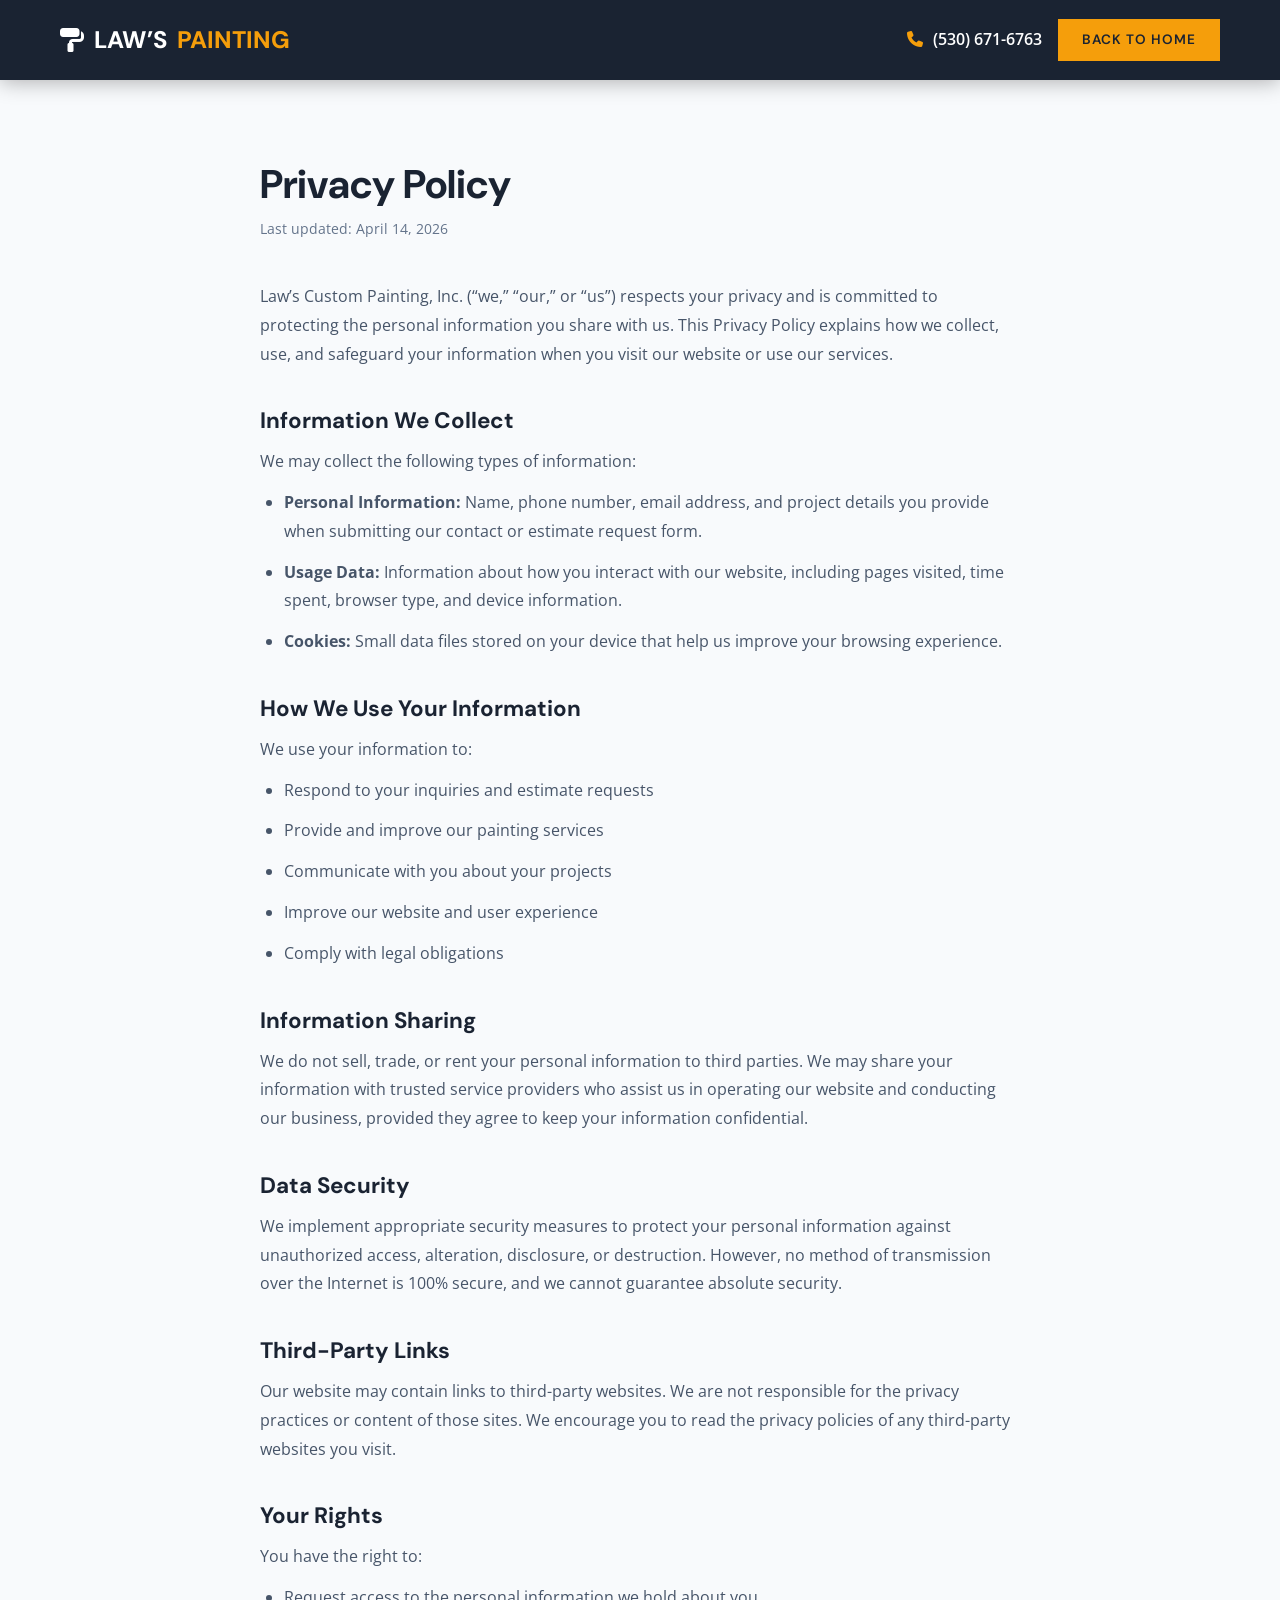
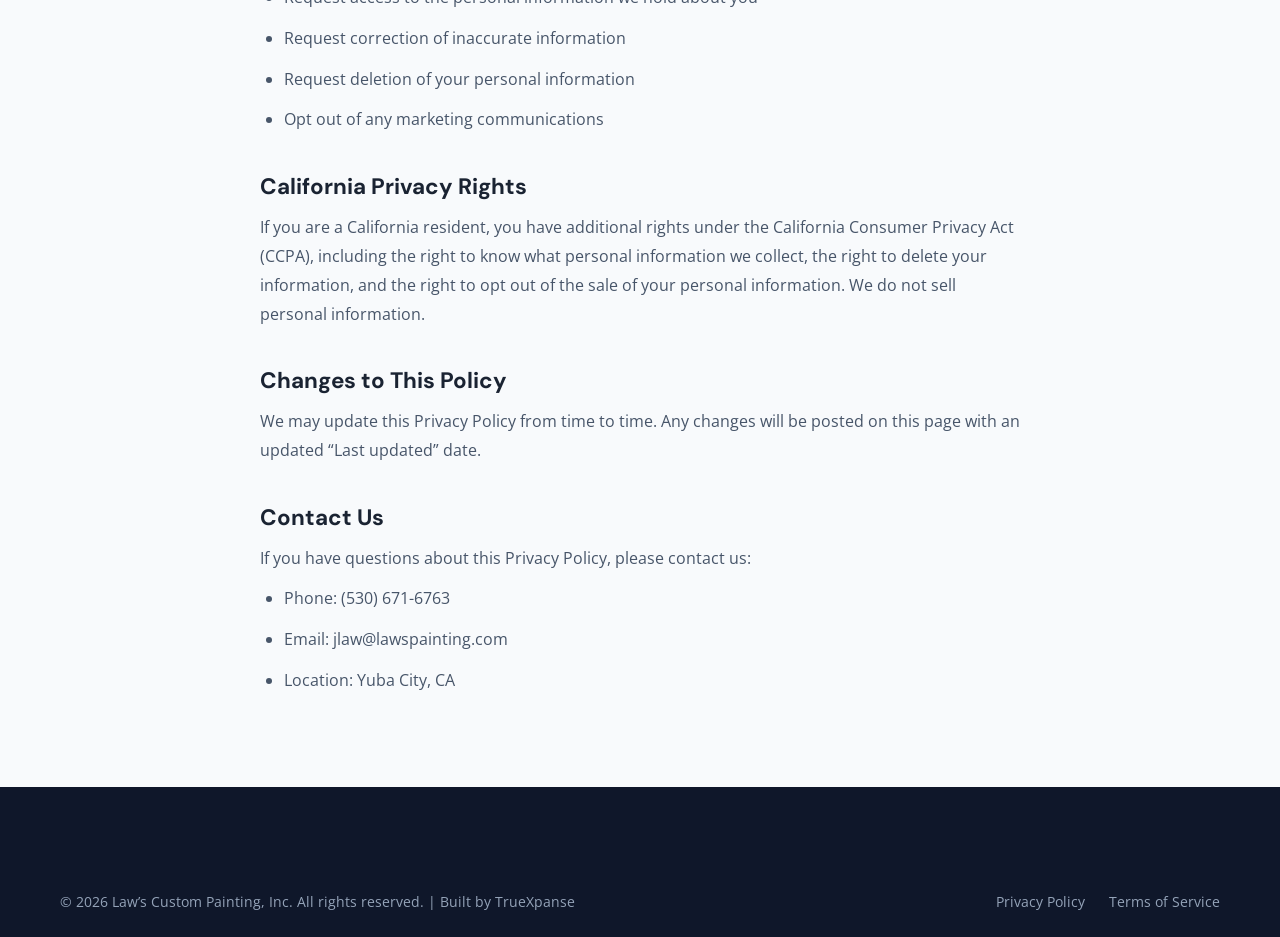
==== privacy-policy.html @ 1abea7f4 "Initial build: Law's Custom Painting website Peek painting-inspired design with Law's branding, imag" ====
<!DOCTYPE html>
<html lang="en">
<head>
  <meta charset="UTF-8">
  <meta name="viewport" content="width=device-width, initial-scale=1.0">
  <title>Privacy Policy | Law&#8217;s Custom Painting &#8211; Yuba City, CA</title>
  <meta name="description" content="Privacy policy for Law&#8217;s Custom Painting website. Learn how we collect, use, and protect your personal information.">
  <link rel="canonical" href="https://www.lawspainting.com/privacy-policy">
  <link rel="stylesheet" href="https://cdnjs.cloudflare.com/ajax/libs/font-awesome/6.5.1/css/all.min.css" integrity="sha512-DTOQO9RWCH3ppGqcWaEA1BIZOC6xxalwEsw9c2QQeAIftl+Vegovlnee1c9QX4TctnWMn13TZye+giMm8e2LwA==" crossorigin="anonymous" referrerpolicy="no-referrer">
  <link rel="stylesheet" href="css/styles.css">
</head>
<body>

  <!-- Navigation -->
  <nav class="navbar">
    <div class="container">
      <a href="/" class="nav-logo">
        <i class="fas fa-paint-roller"></i> LAW&#8217;S <span>PAINTING</span>
      </a>
      <div class="nav-cta">
        <a href="tel:+15306716763" class="nav-phone"><i class="fas fa-phone"></i> (530) 671-6763</a>
        <a href="/" class="btn btn-secondary nav-btn">Back to Home</a>
      </div>
    </div>
  </nav>

  <!-- Privacy Policy Content -->
  <section class="legal-page">
    <div class="container">
      <h1>Privacy Policy</h1>
      <p class="legal-updated">Last updated: April 14, 2026</p>

      <p>Law&#8217;s Custom Painting, Inc. (&#8220;we,&#8221; &#8220;our,&#8221; or &#8220;us&#8221;) respects your privacy and is committed to protecting the personal information you share with us. This Privacy Policy explains how we collect, use, and safeguard your information when you visit our website or use our services.</p>

      <h2>Information We Collect</h2>
      <p>We may collect the following types of information:</p>
      <ul>
        <li><strong>Personal Information:</strong> Name, phone number, email address, and project details you provide when submitting our contact or estimate request form.</li>
        <li><strong>Usage Data:</strong> Information about how you interact with our website, including pages visited, time spent, browser type, and device information.</li>
        <li><strong>Cookies:</strong> Small data files stored on your device that help us improve your browsing experience.</li>
      </ul>

      <h2>How We Use Your Information</h2>
      <p>We use your information to:</p>
      <ul>
        <li>Respond to your inquiries and estimate requests</li>
        <li>Provide and improve our painting services</li>
        <li>Communicate with you about your projects</li>
        <li>Improve our website and user experience</li>
        <li>Comply with legal obligations</li>
      </ul>

      <h2>Information Sharing</h2>
      <p>We do not sell, trade, or rent your personal information to third parties. We may share your information with trusted service providers who assist us in operating our website and conducting our business, provided they agree to keep your information confidential.</p>

      <h2>Data Security</h2>
      <p>We implement appropriate security measures to protect your personal information against unauthorized access, alteration, disclosure, or destruction. However, no method of transmission over the Internet is 100% secure, and we cannot guarantee absolute security.</p>

      <h2>Third-Party Links</h2>
      <p>Our website may contain links to third-party websites. We are not responsible for the privacy practices or content of those sites. We encourage you to read the privacy policies of any third-party websites you visit.</p>

      <h2>Your Rights</h2>
      <p>You have the right to:</p>
      <ul>
        <li>Request access to the personal information we hold about you</li>
        <li>Request correction of inaccurate information</li>
        <li>Request deletion of your personal information</li>
        <li>Opt out of any marketing communications</li>
      </ul>

      <h2>California Privacy Rights</h2>
      <p>If you are a California resident, you have additional rights under the California Consumer Privacy Act (CCPA), including the right to know what personal information we collect, the right to delete your information, and the right to opt out of the sale of your personal information. We do not sell personal information.</p>

      <h2>Changes to This Policy</h2>
      <p>We may update this Privacy Policy from time to time. Any changes will be posted on this page with an updated &#8220;Last updated&#8221; date.</p>

      <h2>Contact Us</h2>
      <p>If you have questions about this Privacy Policy, please contact us:</p>
      <ul>
        <li>Phone: <a href="tel:+15306716763">(530) 671-6763</a></li>
        <li>Email: <a href="mailto:jlaw@lawspainting.com">jlaw@lawspainting.com</a></li>
        <li>Location: Yuba City, CA</li>
      </ul>
    </div>
  </section>

  <!-- Footer -->
  <footer class="footer">
    <div class="container">
      <div class="footer__bottom">
        <p>&copy; 2026 Law&#8217;s Custom Painting, Inc. All rights reserved. | Built by <a href="https://truexpanse.com" target="_blank" rel="noopener noreferrer">TrueXpanse</a></p>
        <div class="footer__legal">
          <a href="/privacy-policy">Privacy Policy</a>
          <a href="/terms-of-service">Terms of Service</a>
        </div>
      </div>
    </div>
  </footer>

</body>
</html>
---- css/styles.css ----
/* ============================================
   Law's Custom Painting - Main Stylesheet
   ============================================ */

/* Google Fonts */
@import url('https://fonts.googleapis.com/css2?family=DM+Sans:ital,opsz,wght@0,9..40,400;0,9..40,500;0,9..40,600;0,9..40,700;0,9..40,800;1,9..40,400&family=Open+Sans:wght@300;400;500;600;700&display=swap');

/* ---- CSS Variables ---- */
:root {
  --primary-dark: #1a2332;
  --primary-accent: #3b82f6;
  --secondary-accent: #f59e0b;
  --text-light: #e2e8f0;
  --text-dark: #1e293b;
  --bg-light: #f8fafc;
  --white: #ffffff;
  --gray-100: #f1f5f9;
  --gray-200: #e2e8f0;
  --gray-300: #cbd5e1;
  --gray-400: #94a3b8;
  --gray-500: #64748b;
  --gray-600: #475569;
  --gray-700: #334155;
  --gray-800: #1e293b;
  --gray-900: #0f172a;
  --font-heading: 'DM Sans', sans-serif;
  --font-body: 'Open Sans', sans-serif;
  --transition: all 0.3s ease;
}

/* ---- Reset & Base ---- */
*, *::before, *::after {
  margin: 0;
  padding: 0;
  box-sizing: border-box;
}

html {
  scroll-behavior: smooth;
  font-size: 16px;
}

body {
  font-family: var(--font-body);
  color: var(--text-dark);
  line-height: 1.6;
  overflow-x: hidden;
  -webkit-font-smoothing: antialiased;
}

img {
  max-width: 100%;
  height: auto;
  display: block;
}

a {
  text-decoration: none;
  color: inherit;
  transition: var(--transition);
}

ul {
  list-style: none;
}

h1, h2, h3, h4, h5, h6 {
  font-family: var(--font-heading);
  font-weight: 700;
  line-height: 1.2;
}

.container {
  width: 100%;
  max-width: 1200px;
  margin: 0 auto;
  padding: 0 20px;
}

/* ---- Buttons ---- */
.btn {
  display: inline-block;
  padding: 14px 32px;
  font-family: var(--font-heading);
  font-weight: 600;
  font-size: 0.95rem;
  text-transform: uppercase;
  letter-spacing: 1px;
  border: none;
  border-radius: 0;
  cursor: pointer;
  transition: var(--transition);
  text-align: center;
}

.btn-primary {
  background: var(--primary-accent);
  color: var(--white);
}

.btn-primary:hover {
  background: #2563eb;
  transform: translateY(-2px);
  box-shadow: 0 4px 20px rgba(59, 130, 246, 0.4);
}

.btn-secondary {
  background: var(--secondary-accent);
  color: var(--primary-dark);
}

.btn-secondary:hover {
  background: #d97706;
  transform: translateY(-2px);
  box-shadow: 0 4px 20px rgba(245, 158, 11, 0.4);
}

.btn-outline {
  background: transparent;
  color: var(--white);
  border: 2px solid var(--white);
}

.btn-outline:hover {
  background: var(--white);
  color: var(--primary-dark);
}

.btn-dark {
  background: var(--primary-dark);
  color: var(--white);
}

.btn-dark:hover {
  background: var(--gray-900);
  transform: translateY(-2px);
}

/* ---- Section Tag/Label ---- */
.section-tag {
  display: inline-block;
  font-family: var(--font-heading);
  font-size: 0.8rem;
  font-weight: 600;
  text-transform: uppercase;
  letter-spacing: 2px;
  color: var(--primary-accent);
  margin-bottom: 12px;
}

.section-tag--light {
  color: var(--secondary-accent);
}

.section-heading {
  font-size: 2.5rem;
  margin-bottom: 20px;
}

.section-subheading {
  font-size: 1.1rem;
  color: var(--gray-500);
  max-width: 600px;
  line-height: 1.7;
}

.section-subheading--light {
  color: var(--gray-300);
}

.text-center {
  text-align: center;
}

.text-center .section-subheading {
  margin-left: auto;
  margin-right: auto;
}

/* ============================================
   TOP BAR
   ============================================ */
.top-bar {
  background: var(--gray-900);
  color: var(--gray-400);
  font-size: 0.85rem;
  padding: 8px 0;
}

.top-bar .container {
  display: flex;
  justify-content: space-between;
  align-items: center;
}

.top-bar a {
  color: var(--gray-300);
}

.top-bar a:hover {
  color: var(--secondary-accent);
}

.top-bar__left {
  display: flex;
  align-items: center;
  gap: 20px;
}

.top-bar__right {
  display: flex;
  align-items: center;
  gap: 20px;
}

.top-bar i {
  margin-right: 6px;
  color: var(--primary-accent);
}

/* ============================================
   NAVIGATION
   ============================================ */
.navbar {
  background: var(--primary-dark);
  padding: 0;
  position: sticky;
  top: 0;
  z-index: 1000;
  box-shadow: 0 2px 20px rgba(0, 0, 0, 0.3);
}

.navbar .container {
  display: flex;
  justify-content: space-between;
  align-items: center;
  height: 80px;
}

.nav-logo {
  font-family: var(--font-heading);
  font-size: 1.5rem;
  font-weight: 800;
  color: var(--white);
  display: flex;
  align-items: center;
  gap: 10px;
}

.nav-logo span {
  color: var(--secondary-accent);
}

.nav-links {
  display: flex;
  align-items: center;
  gap: 32px;
}

.nav-links a {
  color: var(--gray-300);
  font-family: var(--font-heading);
  font-size: 0.9rem;
  font-weight: 500;
  text-transform: uppercase;
  letter-spacing: 0.5px;
  position: relative;
}

.nav-links a::after {
  content: '';
  position: absolute;
  bottom: -4px;
  left: 0;
  width: 0;
  height: 2px;
  background: var(--secondary-accent);
  transition: var(--transition);
}

.nav-links a:hover {
  color: var(--white);
}

.nav-links a:hover::after {
  width: 100%;
}

.nav-cta {
  display: flex;
  align-items: center;
  gap: 16px;
}

.nav-phone {
  color: var(--white) !important;
  font-weight: 600 !important;
  font-size: 1rem !important;
}

.nav-phone i {
  color: var(--secondary-accent);
  margin-right: 6px;
}

.nav-btn {
  padding: 10px 24px !important;
  font-size: 0.85rem !important;
}

/* Hamburger */
.hamburger {
  display: none;
  flex-direction: column;
  cursor: pointer;
  gap: 5px;
  z-index: 1001;
}

.hamburger span {
  width: 28px;
  height: 3px;
  background: var(--white);
  transition: var(--transition);
}

.hamburger.active span:nth-child(1) {
  transform: rotate(45deg) translate(5px, 6px);
}

.hamburger.active span:nth-child(2) {
  opacity: 0;
}

.hamburger.active span:nth-child(3) {
  transform: rotate(-45deg) translate(5px, -6px);
}

/* ============================================
   HERO
   ============================================ */
.hero {
  background: linear-gradient(135deg, var(--primary-dark) 0%, #0f1923 100%);
  min-height: 600px;
  display: flex;
  align-items: center;
  padding: 80px 0;
  position: relative;
  overflow: hidden;
}

.hero::before {
  content: '';
  position: absolute;
  top: -50%;
  right: -20%;
  width: 600px;
  height: 600px;
  background: radial-gradient(circle, rgba(59, 130, 246, 0.08) 0%, transparent 70%);
  border-radius: 50%;
}

.hero::after {
  content: '';
  position: absolute;
  bottom: -30%;
  left: -10%;
  width: 400px;
  height: 400px;
  background: radial-gradient(circle, rgba(245, 158, 11, 0.06) 0%, transparent 70%);
  border-radius: 50%;
}

.hero .container {
  position: relative;
  z-index: 2;
}

.hero__content {
  max-width: 700px;
}

.hero__badge {
  display: inline-flex;
  align-items: center;
  gap: 8px;
  background: rgba(59, 130, 246, 0.15);
  border: 1px solid rgba(59, 130, 246, 0.3);
  padding: 8px 20px;
  font-family: var(--font-heading);
  font-size: 0.8rem;
  font-weight: 600;
  color: var(--primary-accent);
  text-transform: uppercase;
  letter-spacing: 1.5px;
  margin-bottom: 24px;
}

.hero h1 {
  font-size: 3.5rem;
  color: var(--white);
  margin-bottom: 20px;
  line-height: 1.1;
}

.hero h1 .accent {
  color: var(--secondary-accent);
}

.hero p {
  font-size: 1.15rem;
  color: var(--gray-300);
  margin-bottom: 32px;
  line-height: 1.8;
  max-width: 550px;
}

.hero__buttons {
  display: flex;
  gap: 16px;
  margin-bottom: 40px;
  flex-wrap: wrap;
}

.hero__trust {
  display: flex;
  align-items: center;
  gap: 32px;
  flex-wrap: wrap;
}

.hero__trust-item {
  display: flex;
  align-items: center;
  gap: 10px;
  color: var(--gray-400);
  font-size: 0.9rem;
}

.hero__trust-item i {
  color: var(--secondary-accent);
  font-size: 1.1rem;
}

/* ============================================
   STATS BAR
   ============================================ */
.stats-bar {
  background: var(--primary-accent);
  padding: 40px 0;
}

.stats-bar .container {
  display: grid;
  grid-template-columns: repeat(4, 1fr);
  gap: 20px;
}

.stat-item {
  text-align: center;
  color: var(--white);
}

.stat-number {
  font-family: var(--font-heading);
  font-size: 2.8rem;
  font-weight: 800;
  line-height: 1;
  margin-bottom: 4px;
}

.stat-label {
  font-size: 0.9rem;
  text-transform: uppercase;
  letter-spacing: 1px;
  opacity: 0.9;
}

/* ============================================
   ABOUT SECTION
   ============================================ */
.about {
  padding: 100px 0;
  background: var(--white);
}

.about .container {
  display: grid;
  grid-template-columns: 1fr 1fr;
  gap: 60px;
  align-items: center;
}

.about__image {
  position: relative;
}

.about__image img {
  width: 100%;
  height: 450px;
  object-fit: cover;
}

.about__image-badge {
  position: absolute;
  bottom: -20px;
  right: -20px;
  background: var(--secondary-accent);
  color: var(--primary-dark);
  padding: 20px 28px;
  text-align: center;
}

.about__image-badge .badge-number {
  font-family: var(--font-heading);
  font-size: 2.5rem;
  font-weight: 800;
  line-height: 1;
}

.about__image-badge .badge-text {
  font-size: 0.8rem;
  font-weight: 700;
  text-transform: uppercase;
  letter-spacing: 1px;
}

.about__content h2 {
  font-size: 2.5rem;
  color: var(--primary-dark);
  margin-bottom: 20px;
}

.about__content p {
  color: var(--gray-600);
  margin-bottom: 16px;
  line-height: 1.8;
}

.about__features {
  display: grid;
  grid-template-columns: 1fr 1fr;
  gap: 16px;
  margin: 24px 0 32px;
}

.about__feature {
  display: flex;
  align-items: center;
  gap: 10px;
  font-weight: 500;
  color: var(--text-dark);
}

.about__feature i {
  color: var(--primary-accent);
  font-size: 1rem;
}

/* ============================================
   SERVICES SECTION
   ============================================ */
.services {
  padding: 100px 0;
  background: var(--bg-light);
}

.services__grid {
  display: grid;
  grid-template-columns: repeat(3, 1fr);
  gap: 30px;
  margin-top: 50px;
}

.service-card {
  background: var(--white);
  padding: 40px 30px;
  transition: var(--transition);
  position: relative;
  overflow: hidden;
  border: 1px solid var(--gray-200);
}

.service-card::before {
  content: '';
  position: absolute;
  top: 0;
  left: 0;
  width: 100%;
  height: 4px;
  background: var(--primary-accent);
  transform: scaleX(0);
  transition: var(--transition);
}

.service-card:hover {
  transform: translateY(-8px);
  box-shadow: 0 20px 40px rgba(0, 0, 0, 0.1);
}

.service-card:hover::before {
  transform: scaleX(1);
}

.service-card__icon {
  width: 60px;
  height: 60px;
  background: rgba(59, 130, 246, 0.1);
  display: flex;
  align-items: center;
  justify-content: center;
  margin-bottom: 20px;
}

.service-card__icon i {
  font-size: 1.5rem;
  color: var(--primary-accent);
}

.service-card h3 {
  font-size: 1.25rem;
  color: var(--primary-dark);
  margin-bottom: 12px;
}

.service-card p {
  color: var(--gray-500);
  font-size: 0.95rem;
  line-height: 1.7;
}

/* Services CTA */
.services__cta {
  text-align: center;
  margin-top: 50px;
}

.services__all-list {
  display: flex;
  flex-wrap: wrap;
  justify-content: center;
  gap: 12px;
  margin-top: 20px;
  margin-bottom: 30px;
}

.services__all-list li {
  background: var(--white);
  border: 1px solid var(--gray-200);
  padding: 8px 20px;
  font-size: 0.9rem;
  color: var(--gray-600);
  font-weight: 500;
}

/* ============================================
   GALLERY SECTION
   ============================================ */
.gallery {
  padding: 100px 0;
  background: var(--primary-dark);
}

.gallery .section-heading {
  color: var(--white);
}

.gallery__filters {
  display: flex;
  justify-content: center;
  gap: 12px;
  margin: 40px 0;
  flex-wrap: wrap;
}

.gallery__filter-btn {
  padding: 10px 24px;
  background: transparent;
  border: 1px solid var(--gray-600);
  color: var(--gray-400);
  font-family: var(--font-heading);
  font-size: 0.85rem;
  font-weight: 600;
  text-transform: uppercase;
  letter-spacing: 1px;
  cursor: pointer;
  transition: var(--transition);
  border-radius: 0;
}

.gallery__filter-btn:hover,
.gallery__filter-btn.active {
  background: var(--primary-accent);
  border-color: var(--primary-accent);
  color: var(--white);
}

.gallery__grid {
  display: grid;
  grid-template-columns: repeat(4, 1fr);
  gap: 12px;
}

.gallery__item {
  position: relative;
  overflow: hidden;
  aspect-ratio: 4/3;
  cursor: pointer;
}

.gallery__item img {
  width: 100%;
  height: 100%;
  object-fit: cover;
  transition: transform 0.5s ease;
}

.gallery__item:hover img {
  transform: scale(1.08);
}

.gallery__item::after {
  content: '';
  position: absolute;
  inset: 0;
  background: linear-gradient(to top, rgba(26, 35, 50, 0.7) 0%, transparent 60%);
  opacity: 0;
  transition: var(--transition);
}

.gallery__item:hover::after {
  opacity: 1;
}

.gallery__item-label {
  position: absolute;
  bottom: 12px;
  left: 12px;
  color: var(--white);
  font-family: var(--font-heading);
  font-size: 0.85rem;
  font-weight: 600;
  text-transform: uppercase;
  letter-spacing: 1px;
  z-index: 2;
  opacity: 0;
  transform: translateY(10px);
  transition: var(--transition);
}

.gallery__item:hover .gallery__item-label {
  opacity: 1;
  transform: translateY(0);
}

.gallery__item.hidden {
  display: none;
}

/* ============================================
   WHY CHOOSE US
   ============================================ */
.why-us {
  padding: 100px 0;
  background: var(--white);
}

.why-us__grid {
  display: grid;
  grid-template-columns: repeat(2, 1fr);
  gap: 30px;
  margin-top: 50px;
}

.why-us__item {
  display: flex;
  gap: 20px;
  padding: 24px;
  border: 1px solid var(--gray-200);
  transition: var(--transition);
}

.why-us__item:hover {
  border-color: var(--primary-accent);
  box-shadow: 0 4px 20px rgba(59, 130, 246, 0.08);
}

.why-us__icon {
  flex-shrink: 0;
  width: 50px;
  height: 50px;
  background: rgba(59, 130, 246, 0.1);
  display: flex;
  align-items: center;
  justify-content: center;
}

.why-us__icon i {
  font-size: 1.2rem;
  color: var(--primary-accent);
}

.why-us__item h3 {
  font-size: 1.1rem;
  color: var(--primary-dark);
  margin-bottom: 6px;
}

.why-us__item p {
  font-size: 0.9rem;
  color: var(--gray-500);
  line-height: 1.6;
}

/* ============================================
   PROCESS SECTION
   ============================================ */
.process {
  padding: 100px 0;
  background: var(--bg-light);
}

.process__steps {
  display: grid;
  grid-template-columns: repeat(5, 1fr);
  gap: 20px;
  margin-top: 50px;
  position: relative;
}

.process__steps::before {
  content: '';
  position: absolute;
  top: 40px;
  left: 10%;
  right: 10%;
  height: 2px;
  background: var(--gray-300);
  z-index: 0;
}

.process__step {
  text-align: center;
  position: relative;
  z-index: 1;
}

.process__step-number {
  width: 80px;
  height: 80px;
  background: var(--primary-accent);
  color: var(--white);
  font-family: var(--font-heading);
  font-size: 1.8rem;
  font-weight: 800;
  display: flex;
  align-items: center;
  justify-content: center;
  margin: 0 auto 20px;
  border-radius: 50%;
}

.process__step h3 {
  font-size: 1.1rem;
  color: var(--primary-dark);
  margin-bottom: 8px;
}

.process__step p {
  font-size: 0.85rem;
  color: var(--gray-500);
  line-height: 1.6;
}

/* ============================================
   TESTIMONIALS
   ============================================ */
.testimonials {
  padding: 100px 0;
  background: var(--primary-dark);
}

.testimonials .section-heading {
  color: var(--white);
}

.testimonials__grid {
  display: grid;
  grid-template-columns: repeat(3, 1fr);
  gap: 30px;
  margin-top: 50px;
}

.testimonial-card {
  background: rgba(255, 255, 255, 0.05);
  border: 1px solid rgba(255, 255, 255, 0.1);
  padding: 40px 30px;
  position: relative;
}

.testimonial-card__stars {
  color: var(--secondary-accent);
  font-size: 1rem;
  margin-bottom: 16px;
  display: flex;
  gap: 4px;
}

.testimonial-card__quote {
  color: var(--gray-300);
  font-size: 0.95rem;
  line-height: 1.8;
  margin-bottom: 24px;
  font-style: italic;
}

.testimonial-card__author {
  display: flex;
  align-items: center;
  gap: 12px;
}

.testimonial-card__avatar {
  width: 48px;
  height: 48px;
  background: var(--primary-accent);
  display: flex;
  align-items: center;
  justify-content: center;
  border-radius: 50%;
  color: var(--white);
  font-family: var(--font-heading);
  font-weight: 700;
  font-size: 1.1rem;
}

.testimonial-card__name {
  color: var(--white);
  font-family: var(--font-heading);
  font-weight: 600;
  font-size: 0.95rem;
}

.testimonial-card__location {
  color: var(--gray-500);
  font-size: 0.8rem;
}

.testimonial-card__icon {
  position: absolute;
  top: 20px;
  right: 24px;
  font-size: 2.5rem;
  color: rgba(59, 130, 246, 0.15);
}

/* ============================================
   SERVICE AREAS
   ============================================ */
.service-areas {
  padding: 100px 0;
  background: var(--white);
}

.service-areas__grid {
  display: grid;
  grid-template-columns: repeat(3, 1fr);
  gap: 20px;
  margin-top: 50px;
}

.service-area-card {
  display: flex;
  align-items: center;
  gap: 16px;
  padding: 24px;
  background: var(--bg-light);
  border: 1px solid var(--gray-200);
  transition: var(--transition);
}

.service-area-card:hover {
  border-color: var(--primary-accent);
  transform: translateY(-4px);
  box-shadow: 0 8px 24px rgba(0, 0, 0, 0.06);
}

.service-area-card i {
  font-size: 1.4rem;
  color: var(--primary-accent);
}

.service-area-card h3 {
  font-size: 1.1rem;
  color: var(--primary-dark);
}

.service-area-card p {
  font-size: 0.85rem;
  color: var(--gray-500);
}

/* ============================================
   FAQ SECTION
   ============================================ */
.faq {
  padding: 100px 0;
  background: var(--bg-light);
}

.faq__grid {
  max-width: 800px;
  margin: 50px auto 0;
}

.faq__item {
  border: 1px solid var(--gray-200);
  background: var(--white);
  margin-bottom: 12px;
  overflow: hidden;
}

.faq__question {
  width: 100%;
  display: flex;
  justify-content: space-between;
  align-items: center;
  padding: 20px 24px;
  background: none;
  border: none;
  cursor: pointer;
  font-family: var(--font-heading);
  font-size: 1.05rem;
  font-weight: 600;
  color: var(--primary-dark);
  text-align: left;
  transition: var(--transition);
}

.faq__question:hover {
  color: var(--primary-accent);
}

.faq__question i {
  transition: transform 0.3s ease;
  color: var(--primary-accent);
  font-size: 0.9rem;
}

.faq__item.active .faq__question i {
  transform: rotate(180deg);
}

.faq__answer {
  max-height: 0;
  overflow: hidden;
  transition: max-height 0.3s ease;
}

.faq__answer-inner {
  padding: 0 24px 20px;
  color: var(--gray-600);
  line-height: 1.8;
  font-size: 0.95rem;
}

/* ============================================
   CONTACT / CTA SECTION
   ============================================ */
.contact {
  padding: 100px 0;
  background: var(--white);
}

.contact .container {
  display: grid;
  grid-template-columns: 1fr 1fr;
  gap: 60px;
}

.contact__info h2 {
  font-size: 2.5rem;
  color: var(--primary-dark);
  margin-bottom: 20px;
}

.contact__info p {
  color: var(--gray-600);
  margin-bottom: 30px;
  line-height: 1.8;
}

.contact__detail {
  display: flex;
  align-items: flex-start;
  gap: 16px;
  margin-bottom: 24px;
}

.contact__detail-icon {
  width: 48px;
  height: 48px;
  flex-shrink: 0;
  background: rgba(59, 130, 246, 0.1);
  display: flex;
  align-items: center;
  justify-content: center;
}

.contact__detail-icon i {
  color: var(--primary-accent);
  font-size: 1.1rem;
}

.contact__detail h4 {
  font-size: 0.95rem;
  color: var(--primary-dark);
  margin-bottom: 2px;
}

.contact__detail p,
.contact__detail a {
  color: var(--gray-500);
  font-size: 0.9rem;
}

.contact__detail a:hover {
  color: var(--primary-accent);
}

/* Contact Form */
.contact__form {
  background: var(--bg-light);
  padding: 40px;
  border: 1px solid var(--gray-200);
}

.contact__form h3 {
  font-size: 1.5rem;
  color: var(--primary-dark);
  margin-bottom: 24px;
}

.form-group {
  margin-bottom: 16px;
}

.form-group label {
  display: block;
  font-family: var(--font-heading);
  font-size: 0.85rem;
  font-weight: 600;
  color: var(--primary-dark);
  margin-bottom: 6px;
  text-transform: uppercase;
  letter-spacing: 0.5px;
}

.form-group input,
.form-group select,
.form-group textarea {
  width: 100%;
  padding: 12px 16px;
  border: 1px solid var(--gray-300);
  border-radius: 0;
  font-family: var(--font-body);
  font-size: 0.95rem;
  color: var(--text-dark);
  background: var(--white);
  transition: var(--transition);
}

.form-group input:focus,
.form-group select:focus,
.form-group textarea:focus {
  outline: none;
  border-color: var(--primary-accent);
  box-shadow: 0 0 0 3px rgba(59, 130, 246, 0.1);
}

.form-group textarea {
  height: 120px;
  resize: vertical;
}

.form-row {
  display: grid;
  grid-template-columns: 1fr 1fr;
  gap: 16px;
}

.form-submit {
  width: 100%;
  margin-top: 8px;
}

/* ============================================
   CTA BANNER
   ============================================ */
.cta-banner {
  padding: 80px 0;
  background: linear-gradient(135deg, var(--primary-accent) 0%, #1d4ed8 100%);
  text-align: center;
}

.cta-banner h2 {
  font-size: 2.5rem;
  color: var(--white);
  margin-bottom: 16px;
}

.cta-banner p {
  color: rgba(255, 255, 255, 0.85);
  font-size: 1.1rem;
  margin-bottom: 32px;
  max-width: 600px;
  margin-left: auto;
  margin-right: auto;
}

.cta-banner .btn {
  margin: 0 8px;
}

/* ============================================
   FOOTER
   ============================================ */
.footer {
  background: var(--gray-900);
  padding: 80px 0 0;
  color: var(--gray-400);
}

.footer__grid {
  display: grid;
  grid-template-columns: 2fr 1fr 1fr 1.5fr;
  gap: 40px;
  padding-bottom: 60px;
  border-bottom: 1px solid rgba(255, 255, 255, 0.08);
}

.footer__brand h3 {
  font-family: var(--font-heading);
  font-size: 1.4rem;
  color: var(--white);
  margin-bottom: 16px;
}

.footer__brand h3 span {
  color: var(--secondary-accent);
}

.footer__brand p {
  font-size: 0.9rem;
  line-height: 1.7;
  margin-bottom: 20px;
}

.footer__social {
  display: flex;
  gap: 12px;
}

.footer__social a {
  width: 40px;
  height: 40px;
  background: rgba(255, 255, 255, 0.08);
  display: flex;
  align-items: center;
  justify-content: center;
  color: var(--gray-400);
  font-size: 1rem;
  transition: var(--transition);
}

.footer__social a:hover {
  background: var(--primary-accent);
  color: var(--white);
}

.footer__column h4 {
  font-family: var(--font-heading);
  font-size: 1rem;
  color: var(--white);
  text-transform: uppercase;
  letter-spacing: 1px;
  margin-bottom: 20px;
}

.footer__column ul li {
  margin-bottom: 10px;
}

.footer__column ul li a {
  color: var(--gray-400);
  font-size: 0.9rem;
  transition: var(--transition);
}

.footer__column ul li a:hover {
  color: var(--primary-accent);
  padding-left: 4px;
}

.footer__contact-item {
  display: flex;
  align-items: flex-start;
  gap: 12px;
  margin-bottom: 16px;
  font-size: 0.9rem;
}

.footer__contact-item i {
  color: var(--primary-accent);
  margin-top: 3px;
}

.footer__contact-item a:hover {
  color: var(--primary-accent);
}

.footer__bottom {
  padding: 24px 0;
  display: flex;
  justify-content: space-between;
  align-items: center;
  flex-wrap: wrap;
  gap: 16px;
}

.footer__bottom p {
  font-size: 0.85rem;
}

.footer__bottom a {
  color: var(--gray-400);
}

.footer__bottom a:hover {
  color: var(--primary-accent);
}

.footer__legal {
  display: flex;
  gap: 24px;
}

.footer__legal a {
  font-size: 0.85rem;
}

/* ============================================
   LIGHTBOX
   ============================================ */
.lightbox {
  position: fixed;
  inset: 0;
  background: rgba(0, 0, 0, 0.92);
  z-index: 9999;
  display: none;
  align-items: center;
  justify-content: center;
  cursor: pointer;
}

.lightbox.active {
  display: flex;
}

.lightbox img {
  max-width: 90vw;
  max-height: 90vh;
  object-fit: contain;
}

.lightbox__close {
  position: absolute;
  top: 20px;
  right: 30px;
  color: var(--white);
  font-size: 2rem;
  cursor: pointer;
  z-index: 10000;
}

/* ============================================
   THANK YOU PAGE
   ============================================ */
.thank-you {
  min-height: 60vh;
  display: flex;
  align-items: center;
  justify-content: center;
  text-align: center;
  padding: 80px 20px;
  background: var(--bg-light);
}

.thank-you__content i {
  font-size: 4rem;
  color: #22c55e;
  margin-bottom: 24px;
}

.thank-you__content h1 {
  font-size: 2.5rem;
  color: var(--primary-dark);
  margin-bottom: 16px;
}

.thank-you__content p {
  color: var(--gray-600);
  font-size: 1.1rem;
  max-width: 500px;
  margin: 0 auto 32px;
  line-height: 1.7;
}

/* ============================================
   LEGAL PAGES
   ============================================ */
.legal-page {
  padding: 80px 0;
  background: var(--bg-light);
}

.legal-page .container {
  max-width: 800px;
}

.legal-page h1 {
  font-size: 2.5rem;
  color: var(--primary-dark);
  margin-bottom: 8px;
}

.legal-page .legal-updated {
  color: var(--gray-500);
  font-size: 0.9rem;
  margin-bottom: 40px;
}

.legal-page h2 {
  font-size: 1.4rem;
  color: var(--primary-dark);
  margin-top: 40px;
  margin-bottom: 12px;
}

.legal-page p, .legal-page li {
  color: var(--gray-600);
  line-height: 1.8;
  margin-bottom: 12px;
}

.legal-page ul {
  list-style: disc;
  padding-left: 24px;
}

/* ============================================
   RESPONSIVE
   ============================================ */
@media (max-width: 1024px) {
  .hero h1 {
    font-size: 2.8rem;
  }

  .section-heading {
    font-size: 2rem;
  }

  .services__grid {
    grid-template-columns: repeat(2, 1fr);
  }

  .gallery__grid {
    grid-template-columns: repeat(3, 1fr);
  }

  .process__steps {
    grid-template-columns: repeat(3, 1fr);
  }

  .process__steps::before {
    display: none;
  }

  .testimonials__grid {
    grid-template-columns: repeat(2, 1fr);
  }

  .footer__grid {
    grid-template-columns: repeat(2, 1fr);
  }

  .why-us__grid {
    gap: 20px;
  }
}

@media (max-width: 768px) {
  .top-bar {
    display: none;
  }

  .hamburger {
    display: flex;
  }

  .nav-links,
  .nav-cta {
    display: none;
  }

  .nav-menu-mobile {
    display: flex;
    flex-direction: column;
    position: fixed;
    top: 80px;
    left: 0;
    right: 0;
    bottom: 0;
    background: var(--primary-dark);
    padding: 40px 20px;
    gap: 0;
    z-index: 999;
    transform: translateX(100%);
    transition: transform 0.3s ease;
  }

  .nav-menu-mobile.active {
    transform: translateX(0);
  }

  .nav-menu-mobile a {
    display: block;
    color: var(--gray-300);
    font-family: var(--font-heading);
    font-size: 1.1rem;
    font-weight: 500;
    padding: 16px 0;
    border-bottom: 1px solid rgba(255, 255, 255, 0.08);
    text-transform: uppercase;
    letter-spacing: 0.5px;
  }

  .nav-menu-mobile a:hover {
    color: var(--secondary-accent);
  }

  .nav-menu-mobile .btn {
    margin-top: 20px;
    text-align: center;
  }

  .hero {
    padding: 60px 0;
    min-height: auto;
  }

  .hero h1 {
    font-size: 2.2rem;
  }

  .hero p {
    font-size: 1rem;
  }

  .hero__buttons {
    flex-direction: column;
  }

  .hero__buttons .btn {
    text-align: center;
  }

  .hero__trust {
    flex-direction: column;
    gap: 12px;
  }

  .stats-bar .container {
    grid-template-columns: repeat(2, 1fr);
    gap: 30px;
  }

  .stat-number {
    font-size: 2.2rem;
  }

  .about .container {
    grid-template-columns: 1fr;
    gap: 40px;
  }

  .about__image-badge {
    right: 20px;
    bottom: -10px;
  }

  .about__features {
    grid-template-columns: 1fr;
  }

  .services__grid {
    grid-template-columns: 1fr;
  }

  .gallery__grid {
    grid-template-columns: repeat(2, 1fr);
  }

  .why-us__grid {
    grid-template-columns: 1fr;
  }

  .process__steps {
    grid-template-columns: repeat(2, 1fr);
  }

  .testimonials__grid {
    grid-template-columns: 1fr;
  }

  .service-areas__grid {
    grid-template-columns: repeat(2, 1fr);
  }

  .contact .container {
    grid-template-columns: 1fr;
  }

  .form-row {
    grid-template-columns: 1fr;
  }

  .footer__grid {
    grid-template-columns: 1fr;
    gap: 30px;
  }

  .footer__bottom {
    flex-direction: column;
    text-align: center;
  }

  .cta-banner h2 {
    font-size: 1.8rem;
  }
}

@media (max-width: 480px) {
  .hero h1 {
    font-size: 1.8rem;
  }

  .section-heading {
    font-size: 1.6rem;
  }

  .gallery__grid {
    grid-template-columns: 1fr;
  }

  .gallery__filters {
    gap: 8px;
  }

  .gallery__filter-btn {
    padding: 8px 16px;
    font-size: 0.75rem;
  }

  .service-areas__grid {
    grid-template-columns: 1fr;
  }

  .process__steps {
    grid-template-columns: 1fr;
  }

  .contact__form {
    padding: 24px;
  }

  .stats-bar .container {
    grid-template-columns: 1fr;
  }
}
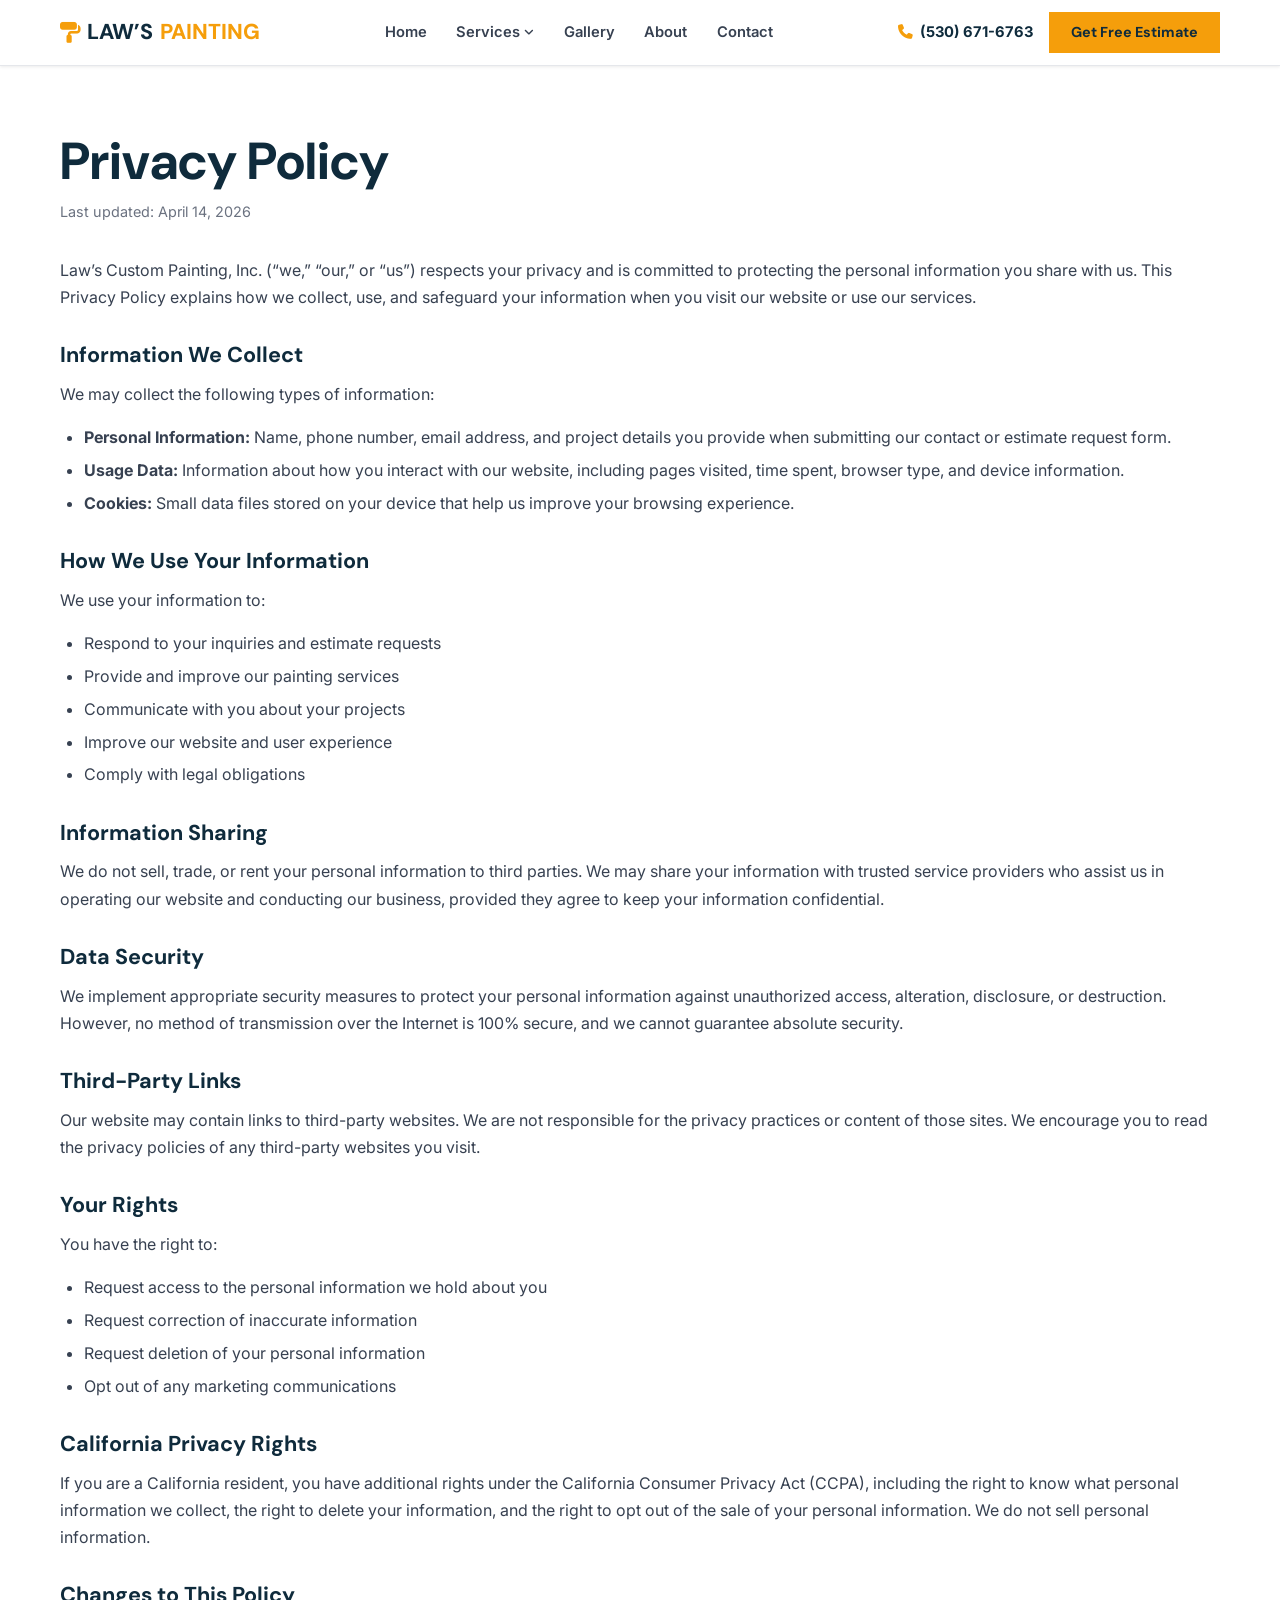
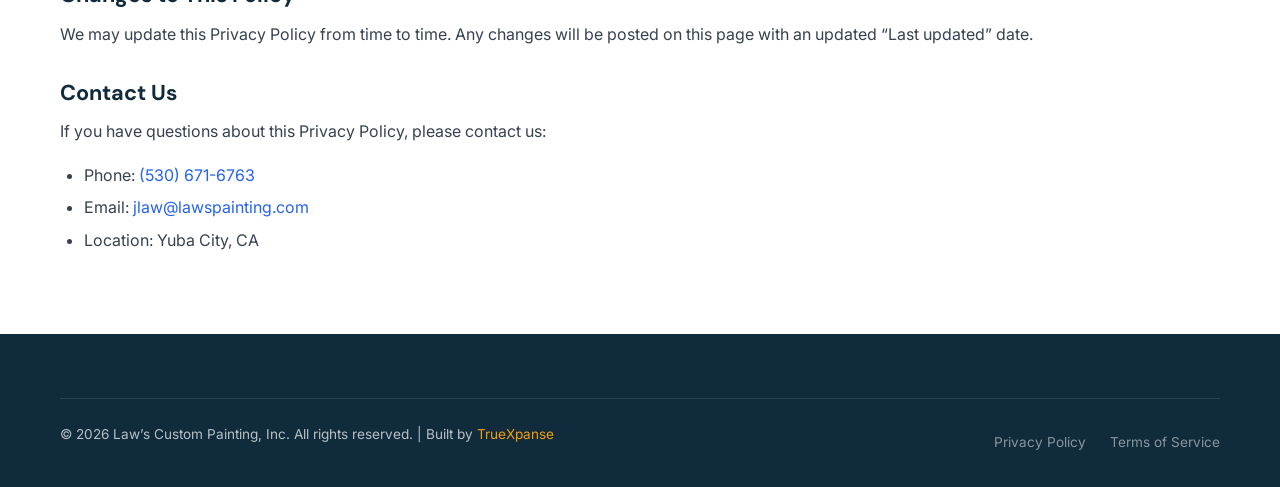
==== commit 279e6055: "Multi-page rebuild with correctly categorized images - Added separate pages: gallery, about, contact" ====
--- a/privacy-policy.html
+++ b/privacy-policy.html
@@ -6,23 +6,42 @@
   <title>Privacy Policy | Law&#8217;s Custom Painting &#8211; Yuba City, CA</title>
   <meta name="description" content="Privacy policy for Law&#8217;s Custom Painting website. Learn how we collect, use, and protect your personal information.">
   <link rel="canonical" href="https://www.lawspainting.com/privacy-policy">
+  <link rel="preconnect" href="https://fonts.googleapis.com">
+  <link rel="preconnect" href="https://fonts.gstatic.com" crossorigin>
+  <link href="https://fonts.googleapis.com/css2?family=DM+Sans:opsz,wght@9..40,400;9..40,500;9..40,700;9..40,800&family=Inter:wght@400;500;600;700&display=swap" rel="stylesheet">
   <link rel="stylesheet" href="https://cdnjs.cloudflare.com/ajax/libs/font-awesome/6.5.1/css/all.min.css" integrity="sha512-DTOQO9RWCH3ppGqcWaEA1BIZOC6xxalwEsw9c2QQeAIftl+Vegovlnee1c9QX4TctnWMn13TZye+giMm8e2LwA==" crossorigin="anonymous" referrerpolicy="no-referrer">
   <link rel="stylesheet" href="css/styles.css">
 </head>
 <body>
 
-  <!-- Navigation -->
-  <nav class="navbar">
+  <!-- Navbar -->
+  <nav class="navbar" id="navbar">
     <div class="container">
-      <a href="/" class="nav-logo">
-        <i class="fas fa-paint-roller"></i> LAW&#8217;S <span>PAINTING</span>
-      </a>
-      <div class="nav-cta">
+      <a href="/" class="nav-logo"><i class="fas fa-paint-roller"></i> LAW&#8217;S <span>PAINTING</span></a>
+      <div class="nav-links" id="navLinks">
+        <button class="nav-close" id="navClose"><i class="fas fa-times"></i></button>
+        <a href="/">Home</a>
+        <div class="nav-dropdown">
+          <a href="#">Services</a>
+          <div class="dropdown-menu">
+            <a href="/services/interior-painting.html">Interior Painting</a>
+            <a href="/services/exterior-painting.html">Exterior Painting</a>
+            <a href="/services/cabinet-refinishing.html">Cabinet Refinishing</a>
+            <a href="/services/commercial-painting.html">Commercial Painting</a>
+          </div>
+        </div>
+        <a href="/gallery.html">Gallery</a>
+        <a href="/about.html">About</a>
+        <a href="/contact.html">Contact</a>
+      </div>
+      <div class="nav-right">
         <a href="tel:+15306716763" class="nav-phone"><i class="fas fa-phone"></i> (530) 671-6763</a>
-        <a href="/" class="btn btn-secondary nav-btn">Back to Home</a>
+        <a href="/contact.html" class="btn btn-primary btn-sm">Get Free Estimate</a>
+        <button class="nav-toggle" id="navToggle" aria-label="Open menu"><span></span><span></span><span></span></button>
       </div>
     </div>
   </nav>
+  <div class="nav-overlay" id="navOverlay"></div>
 
   <!-- Privacy Policy Content -->
   <section class="legal-page">
@@ -90,12 +109,18 @@
       <div class="footer__bottom">
         <p>&copy; 2026 Law&#8217;s Custom Painting, Inc. All rights reserved. | Built by <a href="https://truexpanse.com" target="_blank" rel="noopener noreferrer">TrueXpanse</a></p>
         <div class="footer__legal">
-          <a href="/privacy-policy">Privacy Policy</a>
-          <a href="/terms-of-service">Terms of Service</a>
+          <a href="/privacy-policy.html">Privacy Policy</a>
+          <a href="/terms-of-service.html">Terms of Service</a>
         </div>
       </div>
     </div>
   </footer>
 
+  <script>
+    const navToggle=document.getElementById('navToggle'),navClose=document.getElementById('navClose'),navLinks=document.getElementById('navLinks'),navOverlay=document.getElementById('navOverlay');
+    function openNav(){navLinks.classList.add('open');navOverlay.classList.add('active');}function closeNav(){navLinks.classList.remove('open');navOverlay.classList.remove('active');}
+    navToggle.addEventListener('click',openNav);navClose.addEventListener('click',closeNav);navOverlay.addEventListener('click',closeNav);
+  </script>
+
 </body>
 </html>
--- a/css/styles.css
+++ b/css/styles.css
@@ -1,50 +1,50 @@
-/* ============================================
-   Law's Custom Painting - Main Stylesheet
-   ============================================ */
-
-/* Google Fonts */
-@import url('https://fonts.googleapis.com/css2?family=DM+Sans:ital,opsz,wght@0,9..40,400;0,9..40,500;0,9..40,600;0,9..40,700;0,9..40,800;1,9..40,400&family=Open+Sans:wght@300;400;500;600;700&display=swap');
-
-/* ---- CSS Variables ---- */
-:root {
-  --primary-dark: #1a2332;
-  --primary-accent: #3b82f6;
-  --secondary-accent: #f59e0b;
-  --text-light: #e2e8f0;
-  --text-dark: #1e293b;
-  --bg-light: #f8fafc;
-  --white: #ffffff;
-  --gray-100: #f1f5f9;
-  --gray-200: #e2e8f0;
-  --gray-300: #cbd5e1;
-  --gray-400: #94a3b8;
-  --gray-500: #64748b;
-  --gray-600: #475569;
-  --gray-700: #334155;
-  --gray-800: #1e293b;
-  --gray-900: #0f172a;
-  --font-heading: 'DM Sans', sans-serif;
-  --font-body: 'Open Sans', sans-serif;
-  --transition: all 0.3s ease;
-}
-
-/* ---- Reset & Base ---- */
-*, *::before, *::after {
+/* ==========================================================================
+   Law's Custom Painting — Master Stylesheet
+   ========================================================================== */
+
+/* ---------- 1. Reset / Variables ---------- */
+*,
+*::before,
+*::after {
   margin: 0;
   padding: 0;
   box-sizing: border-box;
 }
 
+:root {
+  --primary-dark: #0f2b3c;
+  --primary-accent: #2563eb;
+  --cta-gold: #f59e0b;
+  --cta-gold-hover: #d97706;
+  --dark-btn: #0f2b3c;
+  --dark-btn-hover: #1a3f55;
+  --white: #ffffff;
+  --light-gray: #f8fafc;
+  --body-text: #374151;
+  --heading-color: #0f2b3c;
+  --gray-400: #9ca3af;
+  --gray-500: #6b7280;
+  --gray-600: #4b5563;
+  --red-light: #fef2f2;
+  --red-accent: #dc2626;
+  --green-light: #f0fdf4;
+  --green-accent: #16a34a;
+  --shadow-sm: 0 1px 3px rgba(0,0,0,.08);
+  --shadow-md: 0 4px 12px rgba(0,0,0,.1);
+  --shadow-lg: 0 10px 30px rgba(0,0,0,.12);
+  --transition: .25s ease;
+  --max-width: 1200px;
+}
+
 html {
   scroll-behavior: smooth;
-  font-size: 16px;
 }
 
 body {
-  font-family: var(--font-body);
-  color: var(--text-dark);
-  line-height: 1.6;
-  overflow-x: hidden;
+  font-family: 'Inter', sans-serif;
+  color: var(--body-text);
+  line-height: 1.7;
+  background: var(--white);
   -webkit-font-smoothing: antialiased;
 }
 
@@ -55,135 +55,170 @@
 }
 
 a {
+  color: var(--primary-accent);
   text-decoration: none;
-  color: inherit;
-  transition: var(--transition);
+  transition: color var(--transition);
+}
+
+a:hover {
+  color: var(--cta-gold);
 }
 
 ul {
   list-style: none;
 }
 
+/* ---------- 2. Typography ---------- */
 h1, h2, h3, h4, h5, h6 {
-  font-family: var(--font-heading);
+  font-family: 'DM Sans', sans-serif;
+  color: var(--heading-color);
+  line-height: 1.2;
   font-weight: 700;
-  line-height: 1.2;
-}
-
+}
+
+h1 { font-size: clamp(2rem, 5vw, 3.25rem); }
+h2 { font-size: clamp(1.6rem, 4vw, 2.5rem); margin-bottom: .75rem; }
+h3 { font-size: clamp(1.15rem, 2.5vw, 1.5rem); margin-bottom: .5rem; }
+
+p { margin-bottom: 1rem; }
+
+.section-label {
+  font-size: .85rem;
+  text-transform: uppercase;
+  letter-spacing: 2px;
+  color: var(--primary-accent);
+  font-weight: 700;
+  margin-bottom: .5rem;
+}
+
+.section-title {
+  margin-bottom: 1rem;
+}
+
+.section-subtitle {
+  max-width: 680px;
+  margin: 0 auto 2.5rem;
+  color: var(--gray-500);
+  font-size: 1.05rem;
+}
+
+.text-center { text-align: center; }
+.text-white { color: var(--white) !important; }
+
+/* ---------- 3. Layout / Grid ---------- */
 .container {
   width: 100%;
-  max-width: 1200px;
+  max-width: var(--max-width);
   margin: 0 auto;
-  padding: 0 20px;
-}
-
-/* ---- Buttons ---- */
+  padding: 0 1.25rem;
+}
+
+.section {
+  padding: 5rem 0;
+}
+
+.section--gray {
+  background: var(--light-gray);
+}
+
+.section--dark {
+  background: var(--primary-dark);
+}
+
+.grid-2 {
+  display: grid;
+  grid-template-columns: repeat(2, 1fr);
+  gap: 2.5rem;
+  align-items: start;
+}
+
+.grid-3 {
+  display: grid;
+  grid-template-columns: repeat(3, 1fr);
+  gap: 2rem;
+}
+
+.grid-4 {
+  display: grid;
+  grid-template-columns: repeat(4, 1fr);
+  gap: 1.5rem;
+}
+
+/* ---------- Buttons ---------- */
 .btn {
   display: inline-block;
   padding: 14px 32px;
-  font-family: var(--font-heading);
-  font-weight: 600;
-  font-size: 0.95rem;
-  text-transform: uppercase;
-  letter-spacing: 1px;
+  font-family: 'DM Sans', sans-serif;
+  font-weight: 700;
+  font-size: 1rem;
   border: none;
   border-radius: 0;
   cursor: pointer;
-  transition: var(--transition);
+  transition: background var(--transition), transform var(--transition);
   text-align: center;
+  line-height: 1.4;
+}
+
+.btn:hover {
+  transform: translateY(-2px);
 }
 
 .btn-primary {
-  background: var(--primary-accent);
-  color: var(--white);
+  background: var(--cta-gold);
+  color: var(--primary-dark);
 }
 
 .btn-primary:hover {
-  background: #2563eb;
-  transform: translateY(-2px);
-  box-shadow: 0 4px 20px rgba(59, 130, 246, 0.4);
-}
-
-.btn-secondary {
-  background: var(--secondary-accent);
+  background: var(--cta-gold-hover);
   color: var(--primary-dark);
 }
 
-.btn-secondary:hover {
-  background: #d97706;
-  transform: translateY(-2px);
-  box-shadow: 0 4px 20px rgba(245, 158, 11, 0.4);
+.btn-dark {
+  background: var(--dark-btn);
+  color: var(--white);
+}
+
+.btn-dark:hover {
+  background: var(--dark-btn-hover);
+  color: var(--white);
 }
 
 .btn-outline {
   background: transparent;
-  color: var(--white);
-  border: 2px solid var(--white);
+  color: var(--primary-dark);
+  border: 2px solid var(--primary-dark);
 }
 
 .btn-outline:hover {
+  background: var(--primary-dark);
+  color: var(--white);
+}
+
+.btn-white {
   background: var(--white);
   color: var(--primary-dark);
 }
 
-.btn-dark {
+.btn-white:hover {
+  background: var(--light-gray);
+  color: var(--primary-dark);
+}
+
+.btn-sm {
+  padding: 10px 22px;
+  font-size: .9rem;
+}
+
+.btn-lg {
+  padding: 18px 42px;
+  font-size: 1.1rem;
+}
+
+/* ---------- 4. Top Bar ---------- */
+.top-bar {
   background: var(--primary-dark);
   color: var(--white);
-}
-
-.btn-dark:hover {
-  background: var(--gray-900);
-  transform: translateY(-2px);
-}
-
-/* ---- Section Tag/Label ---- */
-.section-tag {
-  display: inline-block;
-  font-family: var(--font-heading);
-  font-size: 0.8rem;
-  font-weight: 600;
-  text-transform: uppercase;
-  letter-spacing: 2px;
-  color: var(--primary-accent);
-  margin-bottom: 12px;
-}
-
-.section-tag--light {
-  color: var(--secondary-accent);
-}
-
-.section-heading {
-  font-size: 2.5rem;
-  margin-bottom: 20px;
-}
-
-.section-subheading {
-  font-size: 1.1rem;
-  color: var(--gray-500);
-  max-width: 600px;
-  line-height: 1.7;
-}
-
-.section-subheading--light {
-  color: var(--gray-300);
-}
-
-.text-center {
-  text-align: center;
-}
-
-.text-center .section-subheading {
-  margin-left: auto;
-  margin-right: auto;
-}
-
-/* ============================================
-   TOP BAR
-   ============================================ */
-.top-bar {
-  background: var(--gray-900);
-  color: var(--gray-400);
-  font-size: 0.85rem;
+  font-size: .85rem;
   padding: 8px 0;
 }
 
@@ -191,969 +226,701 @@
   display: flex;
   justify-content: space-between;
   align-items: center;
+  flex-wrap: wrap;
+  gap: .5rem;
 }
 
 .top-bar a {
-  color: var(--gray-300);
+  color: var(--cta-gold);
 }
 
 .top-bar a:hover {
-  color: var(--secondary-accent);
-}
-
-.top-bar__left {
-  display: flex;
-  align-items: center;
-  gap: 20px;
-}
-
+  color: var(--white);
+}
+
+.top-bar__left,
 .top-bar__right {
   display: flex;
   align-items: center;
-  gap: 20px;
+  gap: 1.25rem;
 }
 
 .top-bar i {
-  margin-right: 6px;
-  color: var(--primary-accent);
-}
-
-/* ============================================
-   NAVIGATION
-   ============================================ */
+  margin-right: 4px;
+}
+
+/* ---------- 5. Navbar ---------- */
 .navbar {
-  background: var(--primary-dark);
-  padding: 0;
+  background: var(--white);
   position: sticky;
   top: 0;
   z-index: 1000;
-  box-shadow: 0 2px 20px rgba(0, 0, 0, 0.3);
+  box-shadow: var(--shadow-sm);
+  border-bottom: 1px solid #e5e7eb;
 }
 
 .navbar .container {
   display: flex;
   justify-content: space-between;
   align-items: center;
-  height: 80px;
+  padding-top: .75rem;
+  padding-bottom: .75rem;
 }
 
 .nav-logo {
-  font-family: var(--font-heading);
-  font-size: 1.5rem;
+  font-family: 'DM Sans', sans-serif;
+  font-size: 1.35rem;
   font-weight: 800;
-  color: var(--white);
-  display: flex;
-  align-items: center;
-  gap: 10px;
+  color: var(--primary-dark);
+  display: flex;
+  align-items: center;
+  gap: .4rem;
+  white-space: nowrap;
+}
+
+.nav-logo:hover {
+  color: var(--primary-dark);
+}
+
+.nav-logo i {
+  color: var(--cta-gold);
+  font-size: 1.3rem;
 }
 
 .nav-logo span {
-  color: var(--secondary-accent);
+  color: var(--cta-gold);
 }
 
 .nav-links {
   display: flex;
   align-items: center;
-  gap: 32px;
+  gap: .15rem;
 }
 
 .nav-links a {
-  color: var(--gray-300);
-  font-family: var(--font-heading);
-  font-size: 0.9rem;
-  font-weight: 500;
-  text-transform: uppercase;
-  letter-spacing: 0.5px;
+  color: var(--body-text);
+  font-weight: 600;
+  font-size: .92rem;
+  padding: .5rem .85rem;
+  transition: color var(--transition);
+}
+
+.nav-links a:hover,
+.nav-links a.active {
+  color: var(--primary-accent);
+}
+
+/* Dropdown */
+.nav-dropdown {
   position: relative;
 }
 
-.nav-links a::after {
-  content: '';
+.nav-dropdown > a {
+  display: flex;
+  align-items: center;
+  gap: 4px;
+}
+
+.nav-dropdown > a::after {
+  content: '\f107';
+  font-family: 'Font Awesome 6 Free';
+  font-weight: 900;
+  font-size: .7rem;
+}
+
+.dropdown-menu {
   position: absolute;
-  bottom: -4px;
+  top: 100%;
   left: 0;
-  width: 0;
-  height: 2px;
-  background: var(--secondary-accent);
-  transition: var(--transition);
-}
-
-.nav-links a:hover {
-  color: var(--white);
-}
-
-.nav-links a:hover::after {
-  width: 100%;
-}
-
-.nav-cta {
-  display: flex;
-  align-items: center;
-  gap: 16px;
+  background: var(--white);
+  box-shadow: var(--shadow-lg);
+  min-width: 220px;
+  opacity: 0;
+  visibility: hidden;
+  transform: translateY(8px);
+  transition: all var(--transition);
+  z-index: 100;
+  border-top: 3px solid var(--cta-gold);
+}
+
+.nav-dropdown:hover .dropdown-menu {
+  opacity: 1;
+  visibility: visible;
+  transform: translateY(0);
+}
+
+.dropdown-menu a {
+  display: block;
+  padding: .7rem 1.25rem;
+  font-size: .9rem;
+  border-bottom: 1px solid #f1f5f9;
+}
+
+.dropdown-menu a:last-child {
+  border-bottom: none;
+}
+
+.dropdown-menu a:hover {
+  background: var(--light-gray);
+  color: var(--primary-accent);
+}
+
+/* Nav right */
+.nav-right {
+  display: flex;
+  align-items: center;
+  gap: 1rem;
 }
 
 .nav-phone {
-  color: var(--white) !important;
-  font-weight: 600 !important;
-  font-size: 1rem !important;
+  font-weight: 700;
+  color: var(--primary-dark) !important;
+  font-size: .92rem;
+  white-space: nowrap;
 }
 
 .nav-phone i {
-  color: var(--secondary-accent);
-  margin-right: 6px;
-}
-
-.nav-btn {
-  padding: 10px 24px !important;
-  font-size: 0.85rem !important;
+  color: var(--cta-gold);
+  margin-right: 4px;
 }
 
 /* Hamburger */
-.hamburger {
+.nav-toggle {
   display: none;
   flex-direction: column;
+  gap: 5px;
   cursor: pointer;
-  gap: 5px;
-  z-index: 1001;
-}
-
-.hamburger span {
-  width: 28px;
-  height: 3px;
-  background: var(--white);
+  background: none;
+  border: none;
+  padding: 4px;
+}
+
+.nav-toggle span {
+  width: 24px;
+  height: 2.5px;
+  background: var(--primary-dark);
   transition: var(--transition);
 }
 
-.hamburger.active span:nth-child(1) {
-  transform: rotate(45deg) translate(5px, 6px);
-}
-
-.hamburger.active span:nth-child(2) {
-  opacity: 0;
-}
-
-.hamburger.active span:nth-child(3) {
-  transform: rotate(-45deg) translate(5px, -6px);
-}
-
-/* ============================================
-   HERO
-   ============================================ */
+/* ---------- 6. Hero ---------- */
 .hero {
-  background: linear-gradient(135deg, var(--primary-dark) 0%, #0f1923 100%);
+  position: relative;
   min-height: 600px;
   display: flex;
   align-items: center;
-  padding: 80px 0;
-  position: relative;
   overflow: hidden;
-}
-
-.hero::before {
-  content: '';
+  background: var(--primary-dark);
+}
+
+.hero--full {
+  min-height: 85vh;
+}
+
+.hero__bg {
   position: absolute;
-  top: -50%;
-  right: -20%;
-  width: 600px;
-  height: 600px;
-  background: radial-gradient(circle, rgba(59, 130, 246, 0.08) 0%, transparent 70%);
-  border-radius: 50%;
-}
-
-.hero::after {
-  content: '';
+  inset: 0;
+  background-size: cover;
+  background-position: center;
+  background-repeat: no-repeat;
+}
+
+.hero__overlay {
   position: absolute;
-  bottom: -30%;
-  left: -10%;
-  width: 400px;
-  height: 400px;
-  background: radial-gradient(circle, rgba(245, 158, 11, 0.06) 0%, transparent 70%);
-  border-radius: 50%;
-}
-
-.hero .container {
+  inset: 0;
+  background: linear-gradient(135deg, rgba(15,43,60,.88) 0%, rgba(15,43,60,.7) 100%);
+}
+
+.hero__content {
   position: relative;
   z-index: 2;
-}
-
-.hero__content {
-  max-width: 700px;
+  max-width: 720px;
+  padding: 4rem 0;
 }
 
 .hero__badge {
-  display: inline-flex;
-  align-items: center;
-  gap: 8px;
-  background: rgba(59, 130, 246, 0.15);
-  border: 1px solid rgba(59, 130, 246, 0.3);
-  padding: 8px 20px;
-  font-family: var(--font-heading);
-  font-size: 0.8rem;
+  display: inline-block;
+  background: rgba(245,158,11,.15);
+  color: var(--cta-gold);
+  font-weight: 700;
+  font-size: .85rem;
+  padding: 6px 16px;
+  margin-bottom: 1.25rem;
+  letter-spacing: .5px;
+}
+
+.hero h1 {
+  color: var(--white);
+  margin-bottom: 1.25rem;
+}
+
+.hero p {
+  color: rgba(255,255,255,.85);
+  font-size: 1.15rem;
+  margin-bottom: 1.5rem;
+}
+
+.hero__urgency {
+  color: var(--cta-gold) !important;
+  font-weight: 700;
+  font-size: 1rem !important;
+}
+
+.hero__buttons {
+  display: flex;
+  gap: 1rem;
+  flex-wrap: wrap;
+  margin-bottom: 2rem;
+}
+
+.hero__trust {
+  display: flex;
+  gap: 2rem;
+  flex-wrap: wrap;
+}
+
+.hero__trust-item {
+  display: flex;
+  align-items: center;
+  gap: .5rem;
+  color: rgba(255,255,255,.8);
+  font-size: .9rem;
   font-weight: 600;
-  color: var(--primary-accent);
-  text-transform: uppercase;
-  letter-spacing: 1.5px;
-  margin-bottom: 24px;
-}
-
-.hero h1 {
-  font-size: 3.5rem;
-  color: var(--white);
-  margin-bottom: 20px;
-  line-height: 1.1;
-}
-
-.hero h1 .accent {
-  color: var(--secondary-accent);
-}
-
-.hero p {
-  font-size: 1.15rem;
-  color: var(--gray-300);
-  margin-bottom: 32px;
-  line-height: 1.8;
-  max-width: 550px;
-}
-
-.hero__buttons {
-  display: flex;
-  gap: 16px;
-  margin-bottom: 40px;
+}
+
+.hero__trust-item i {
+  color: var(--cta-gold);
+  font-size: 1.1rem;
+}
+
+/* Page hero (shorter) */
+.hero--page {
+  min-height: 380px;
+}
+
+.hero--page .hero__content {
+  padding: 3rem 0;
+}
+
+/* ---------- 7. Stats Bar ---------- */
+.stats-bar {
+  background: var(--cta-gold);
+  padding: 2rem 0;
+}
+
+.stats-bar .container {
+  display: flex;
+  justify-content: space-around;
   flex-wrap: wrap;
-}
-
-.hero__trust {
-  display: flex;
-  align-items: center;
-  gap: 32px;
-  flex-wrap: wrap;
-}
-
-.hero__trust-item {
-  display: flex;
-  align-items: center;
-  gap: 10px;
-  color: var(--gray-400);
-  font-size: 0.9rem;
-}
-
-.hero__trust-item i {
-  color: var(--secondary-accent);
-  font-size: 1.1rem;
-}
-
-/* ============================================
-   STATS BAR
-   ============================================ */
-.stats-bar {
-  background: var(--primary-accent);
-  padding: 40px 0;
-}
-
-.stats-bar .container {
-  display: grid;
-  grid-template-columns: repeat(4, 1fr);
-  gap: 20px;
+  gap: 1.5rem;
 }
 
 .stat-item {
   text-align: center;
-  color: var(--white);
 }
 
 .stat-number {
-  font-family: var(--font-heading);
-  font-size: 2.8rem;
+  font-family: 'DM Sans', sans-serif;
+  font-size: 2.25rem;
   font-weight: 800;
+  color: var(--primary-dark);
   line-height: 1;
-  margin-bottom: 4px;
 }
 
 .stat-label {
-  font-size: 0.9rem;
-  text-transform: uppercase;
-  letter-spacing: 1px;
-  opacity: 0.9;
-}
-
-/* ============================================
-   ABOUT SECTION
-   ============================================ */
-.about {
-  padding: 100px 0;
-  background: var(--white);
-}
-
-.about .container {
-  display: grid;
-  grid-template-columns: 1fr 1fr;
-  gap: 60px;
-  align-items: center;
-}
-
-.about__image {
-  position: relative;
-}
-
-.about__image img {
-  width: 100%;
-  height: 450px;
-  object-fit: cover;
-}
-
-.about__image-badge {
-  position: absolute;
-  bottom: -20px;
-  right: -20px;
-  background: var(--secondary-accent);
+  font-size: .85rem;
+  font-weight: 600;
   color: var(--primary-dark);
-  padding: 20px 28px;
+  opacity: .8;
+  margin-top: 4px;
+}
+
+/* ---------- 8. Dream Section ---------- */
+.dream-card {
   text-align: center;
-}
-
-.about__image-badge .badge-number {
-  font-family: var(--font-heading);
+  padding: 2rem;
+}
+
+.dream-card i {
   font-size: 2.5rem;
-  font-weight: 800;
-  line-height: 1;
-}
-
-.about__image-badge .badge-text {
-  font-size: 0.8rem;
-  font-weight: 700;
-  text-transform: uppercase;
-  letter-spacing: 1px;
-}
-
-.about__content h2 {
-  font-size: 2.5rem;
-  color: var(--primary-dark);
-  margin-bottom: 20px;
-}
-
-.about__content p {
+  color: var(--primary-accent);
+  margin-bottom: 1rem;
+}
+
+.dream-card p {
+  font-style: italic;
   color: var(--gray-600);
-  margin-bottom: 16px;
-  line-height: 1.8;
-}
-
-.about__features {
-  display: grid;
-  grid-template-columns: 1fr 1fr;
-  gap: 16px;
-  margin: 24px 0 32px;
-}
-
-.about__feature {
-  display: flex;
-  align-items: center;
-  gap: 10px;
-  font-weight: 500;
-  color: var(--text-dark);
-}
-
-.about__feature i {
-  color: var(--primary-accent);
-  font-size: 1rem;
-}
-
-/* ============================================
-   SERVICES SECTION
-   ============================================ */
-.services {
-  padding: 100px 0;
-  background: var(--bg-light);
-}
-
-.services__grid {
-  display: grid;
-  grid-template-columns: repeat(3, 1fr);
-  gap: 30px;
-  margin-top: 50px;
-}
-
+  font-size: 1.05rem;
+}
+
+/* ---------- 9. Nightmare Section ---------- */
+.nightmare-card {
+  background: var(--red-light);
+  padding: 2rem;
+  text-align: center;
+}
+
+.nightmare-card i {
+  font-size: 2rem;
+  color: var(--red-accent);
+  margin-bottom: .75rem;
+}
+
+.nightmare-card h3 {
+  font-size: 1.1rem;
+  margin-bottom: .5rem;
+}
+
+.nightmare-card p {
+  font-size: .92rem;
+  color: var(--gray-600);
+  margin-bottom: 0;
+}
+
+/* ---------- 10. Service Cards ---------- */
 .service-card {
   background: var(--white);
-  padding: 40px 30px;
-  transition: var(--transition);
-  position: relative;
+  box-shadow: var(--shadow-md);
   overflow: hidden;
-  border: 1px solid var(--gray-200);
-}
-
-.service-card::before {
-  content: '';
-  position: absolute;
-  top: 0;
-  left: 0;
-  width: 100%;
-  height: 4px;
-  background: var(--primary-accent);
-  transform: scaleX(0);
-  transition: var(--transition);
+  transition: transform var(--transition), box-shadow var(--transition);
 }
 
 .service-card:hover {
-  transform: translateY(-8px);
-  box-shadow: 0 20px 40px rgba(0, 0, 0, 0.1);
-}
-
-.service-card:hover::before {
-  transform: scaleX(1);
-}
-
-.service-card__icon {
-  width: 60px;
-  height: 60px;
-  background: rgba(59, 130, 246, 0.1);
-  display: flex;
-  align-items: center;
-  justify-content: center;
-  margin-bottom: 20px;
-}
-
-.service-card__icon i {
-  font-size: 1.5rem;
-  color: var(--primary-accent);
-}
-
-.service-card h3 {
-  font-size: 1.25rem;
-  color: var(--primary-dark);
-  margin-bottom: 12px;
-}
-
-.service-card p {
-  color: var(--gray-500);
-  font-size: 0.95rem;
-  line-height: 1.7;
-}
-
-/* Services CTA */
-.services__cta {
-  text-align: center;
-  margin-top: 50px;
-}
-
-.services__all-list {
-  display: flex;
-  flex-wrap: wrap;
-  justify-content: center;
-  gap: 12px;
-  margin-top: 20px;
-  margin-bottom: 30px;
-}
-
-.services__all-list li {
-  background: var(--white);
-  border: 1px solid var(--gray-200);
-  padding: 8px 20px;
-  font-size: 0.9rem;
-  color: var(--gray-600);
-  font-weight: 500;
-}
-
-/* ============================================
-   GALLERY SECTION
-   ============================================ */
-.gallery {
-  padding: 100px 0;
-  background: var(--primary-dark);
-}
-
-.gallery .section-heading {
-  color: var(--white);
-}
-
-.gallery__filters {
-  display: flex;
-  justify-content: center;
-  gap: 12px;
-  margin: 40px 0;
-  flex-wrap: wrap;
-}
-
-.gallery__filter-btn {
-  padding: 10px 24px;
-  background: transparent;
-  border: 1px solid var(--gray-600);
-  color: var(--gray-400);
-  font-family: var(--font-heading);
-  font-size: 0.85rem;
-  font-weight: 600;
-  text-transform: uppercase;
-  letter-spacing: 1px;
-  cursor: pointer;
-  transition: var(--transition);
-  border-radius: 0;
-}
-
-.gallery__filter-btn:hover,
-.gallery__filter-btn.active {
-  background: var(--primary-accent);
-  border-color: var(--primary-accent);
-  color: var(--white);
-}
-
-.gallery__grid {
-  display: grid;
-  grid-template-columns: repeat(4, 1fr);
-  gap: 12px;
-}
-
-.gallery__item {
-  position: relative;
+  transform: translateY(-6px);
+  box-shadow: var(--shadow-lg);
+}
+
+.service-card__img {
+  height: 220px;
   overflow: hidden;
-  aspect-ratio: 4/3;
-  cursor: pointer;
-}
-
-.gallery__item img {
+}
+
+.service-card__img img {
   width: 100%;
   height: 100%;
   object-fit: cover;
-  transition: transform 0.5s ease;
-}
-
-.gallery__item:hover img {
+  transition: transform .4s ease;
+}
+
+.service-card:hover .service-card__img img {
+  transform: scale(1.05);
+}
+
+.service-card__body {
+  padding: 1.5rem;
+}
+
+.service-card__body h3 {
+  margin-bottom: .5rem;
+}
+
+.service-card__body p {
+  font-size: .92rem;
+  color: var(--gray-500);
+  margin-bottom: 1rem;
+}
+
+.service-card__body .btn {
+  font-size: .85rem;
+  padding: 10px 20px;
+}
+
+/* ---------- 11. Process ---------- */
+.process-grid {
+  display: grid;
+  grid-template-columns: repeat(5, 1fr);
+  gap: 1.5rem;
+  counter-reset: process;
+}
+
+.process-step {
+  text-align: center;
+  position: relative;
+  padding: 2rem 1rem;
+}
+
+.process-step__number {
+  width: 56px;
+  height: 56px;
+  background: var(--cta-gold);
+  color: var(--primary-dark);
+  font-family: 'DM Sans', sans-serif;
+  font-weight: 800;
+  font-size: 1.4rem;
+  display: flex;
+  align-items: center;
+  justify-content: center;
+  margin: 0 auto 1rem;
+}
+
+.process-step h3 {
+  font-size: 1.05rem;
+  margin-bottom: .4rem;
+}
+
+.process-step p {
+  font-size: .88rem;
+  color: var(--gray-500);
+  margin-bottom: 0;
+}
+
+/* ---------- 12. Gallery ---------- */
+.gallery-grid {
+  display: grid;
+  grid-template-columns: repeat(3, 1fr);
+  gap: 1rem;
+}
+
+.gallery-item {
+  position: relative;
+  overflow: hidden;
+  cursor: pointer;
+  aspect-ratio: 4/3;
+}
+
+.gallery-item img {
+  width: 100%;
+  height: 100%;
+  object-fit: cover;
+  transition: transform .4s ease;
+}
+
+.gallery-item:hover img {
   transform: scale(1.08);
 }
 
-.gallery__item::after {
-  content: '';
+.gallery-item__overlay {
   position: absolute;
   inset: 0;
-  background: linear-gradient(to top, rgba(26, 35, 50, 0.7) 0%, transparent 60%);
+  background: rgba(15,43,60,.6);
+  display: flex;
+  align-items: center;
+  justify-content: center;
   opacity: 0;
-  transition: var(--transition);
-}
-
-.gallery__item:hover::after {
+  transition: opacity var(--transition);
+}
+
+.gallery-item:hover .gallery-item__overlay {
   opacity: 1;
 }
 
-.gallery__item-label {
+.gallery-item__overlay i {
+  color: var(--white);
+  font-size: 2rem;
+}
+
+/* Gallery filters */
+.gallery-filters {
+  display: flex;
+  justify-content: center;
+  gap: .75rem;
+  margin-bottom: 2.5rem;
+  flex-wrap: wrap;
+}
+
+.gallery-filters .filter-btn {
+  padding: 10px 24px;
+  font-family: 'DM Sans', sans-serif;
+  font-weight: 700;
+  font-size: .9rem;
+  background: var(--light-gray);
+  color: var(--body-text);
+  border: 2px solid transparent;
+  border-radius: 0;
+  cursor: pointer;
+  transition: all var(--transition);
+}
+
+.gallery-filters .filter-btn.active,
+.gallery-filters .filter-btn:hover {
+  background: var(--primary-dark);
+  color: var(--white);
+}
+
+/* Gallery caption */
+.gallery-item__caption {
   position: absolute;
-  bottom: 12px;
-  left: 12px;
-  color: var(--white);
-  font-family: var(--font-heading);
-  font-size: 0.85rem;
+  bottom: 0;
+  left: 0;
+  right: 0;
+  background: linear-gradient(transparent, rgba(15,43,60,.85));
+  color: var(--white);
+  padding: 2rem 1rem .75rem;
+  font-size: .85rem;
   font-weight: 600;
-  text-transform: uppercase;
-  letter-spacing: 1px;
-  z-index: 2;
-  opacity: 0;
-  transform: translateY(10px);
-  transition: var(--transition);
-}
-
-.gallery__item:hover .gallery__item-label {
-  opacity: 1;
+  transform: translateY(100%);
+  transition: transform var(--transition);
+}
+
+.gallery-item:hover .gallery-item__caption {
   transform: translateY(0);
 }
 
-.gallery__item.hidden {
-  display: none;
-}
-
-/* ============================================
-   WHY CHOOSE US
-   ============================================ */
-.why-us {
-  padding: 100px 0;
+/* ---------- 13. Guarantee ---------- */
+.guarantee {
+  text-align: center;
+}
+
+.guarantee__shield {
+  width: 100px;
+  height: 100px;
+  background: var(--cta-gold);
+  color: var(--primary-dark);
+  font-size: 2.5rem;
+  display: flex;
+  align-items: center;
+  justify-content: center;
+  margin: 0 auto 1.5rem;
+  border-radius: 50%;
+}
+
+/* ---------- 14. Testimonials ---------- */
+.testimonial-card {
   background: var(--white);
-}
-
-.why-us__grid {
-  display: grid;
-  grid-template-columns: repeat(2, 1fr);
-  gap: 30px;
-  margin-top: 50px;
-}
-
-.why-us__item {
-  display: flex;
-  gap: 20px;
-  padding: 24px;
-  border: 1px solid var(--gray-200);
-  transition: var(--transition);
-}
-
-.why-us__item:hover {
-  border-color: var(--primary-accent);
-  box-shadow: 0 4px 20px rgba(59, 130, 246, 0.08);
-}
-
-.why-us__icon {
-  flex-shrink: 0;
-  width: 50px;
-  height: 50px;
-  background: rgba(59, 130, 246, 0.1);
-  display: flex;
-  align-items: center;
-  justify-content: center;
-}
-
-.why-us__icon i {
-  font-size: 1.2rem;
+  padding: 2rem;
+  box-shadow: var(--shadow-md);
+  position: relative;
+}
+
+.testimonial-card__stars {
+  color: var(--cta-gold);
+  margin-bottom: .75rem;
+  font-size: 1rem;
+}
+
+.testimonial-card p {
+  font-style: italic;
+  color: var(--gray-600);
+  margin-bottom: 1rem;
+  font-size: .95rem;
+}
+
+.testimonial-card__author {
+  font-weight: 700;
+  color: var(--heading-color);
+  font-size: .9rem;
+}
+
+.testimonial-card__location {
+  font-size: .8rem;
+  color: var(--gray-400);
+}
+
+/* ---------- 15. Trust Bar ---------- */
+.trust-bar {
+  background: var(--light-gray);
+  padding: 2.5rem 0;
+}
+
+.trust-bar .container {
+  display: flex;
+  justify-content: space-around;
+  flex-wrap: wrap;
+  gap: 2rem;
+}
+
+.trust-badge {
+  text-align: center;
+}
+
+.trust-badge i {
+  font-size: 2rem;
   color: var(--primary-accent);
-}
-
-.why-us__item h3 {
-  font-size: 1.1rem;
-  color: var(--primary-dark);
-  margin-bottom: 6px;
-}
-
-.why-us__item p {
-  font-size: 0.9rem;
-  color: var(--gray-500);
-  line-height: 1.6;
-}
-
-/* ============================================
-   PROCESS SECTION
-   ============================================ */
-.process {
-  padding: 100px 0;
-  background: var(--bg-light);
-}
-
-.process__steps {
-  display: grid;
-  grid-template-columns: repeat(5, 1fr);
-  gap: 20px;
-  margin-top: 50px;
-  position: relative;
-}
-
-.process__steps::before {
-  content: '';
-  position: absolute;
-  top: 40px;
-  left: 10%;
-  right: 10%;
-  height: 2px;
-  background: var(--gray-300);
-  z-index: 0;
-}
-
-.process__step {
-  text-align: center;
-  position: relative;
-  z-index: 1;
-}
-
-.process__step-number {
-  width: 80px;
-  height: 80px;
-  background: var(--primary-accent);
-  color: var(--white);
-  font-family: var(--font-heading);
-  font-size: 1.8rem;
-  font-weight: 800;
-  display: flex;
-  align-items: center;
-  justify-content: center;
-  margin: 0 auto 20px;
-  border-radius: 50%;
-}
-
-.process__step h3 {
-  font-size: 1.1rem;
-  color: var(--primary-dark);
-  margin-bottom: 8px;
-}
-
-.process__step p {
-  font-size: 0.85rem;
-  color: var(--gray-500);
-  line-height: 1.6;
-}
-
-/* ============================================
-   TESTIMONIALS
-   ============================================ */
-.testimonials {
-  padding: 100px 0;
-  background: var(--primary-dark);
-}
-
-.testimonials .section-heading {
-  color: var(--white);
-}
-
-.testimonials__grid {
-  display: grid;
-  grid-template-columns: repeat(3, 1fr);
-  gap: 30px;
-  margin-top: 50px;
-}
-
-.testimonial-card {
-  background: rgba(255, 255, 255, 0.05);
-  border: 1px solid rgba(255, 255, 255, 0.1);
-  padding: 40px 30px;
-  position: relative;
-}
-
-.testimonial-card__stars {
-  color: var(--secondary-accent);
-  font-size: 1rem;
-  margin-bottom: 16px;
-  display: flex;
-  gap: 4px;
-}
-
-.testimonial-card__quote {
-  color: var(--gray-300);
-  font-size: 0.95rem;
-  line-height: 1.8;
-  margin-bottom: 24px;
-  font-style: italic;
-}
-
-.testimonial-card__author {
-  display: flex;
-  align-items: center;
-  gap: 12px;
-}
-
-.testimonial-card__avatar {
-  width: 48px;
-  height: 48px;
-  background: var(--primary-accent);
-  display: flex;
-  align-items: center;
-  justify-content: center;
-  border-radius: 50%;
-  color: var(--white);
-  font-family: var(--font-heading);
+  margin-bottom: .5rem;
+  display: block;
+}
+
+.trust-badge span {
   font-weight: 700;
-  font-size: 1.1rem;
-}
-
-.testimonial-card__name {
-  color: var(--white);
-  font-family: var(--font-heading);
-  font-weight: 600;
-  font-size: 0.95rem;
-}
-
-.testimonial-card__location {
-  color: var(--gray-500);
-  font-size: 0.8rem;
-}
-
-.testimonial-card__icon {
-  position: absolute;
-  top: 20px;
-  right: 24px;
-  font-size: 2.5rem;
-  color: rgba(59, 130, 246, 0.15);
-}
-
-/* ============================================
-   SERVICE AREAS
-   ============================================ */
-.service-areas {
-  padding: 100px 0;
-  background: var(--white);
-}
-
-.service-areas__grid {
-  display: grid;
-  grid-template-columns: repeat(3, 1fr);
-  gap: 20px;
-  margin-top: 50px;
-}
-
-.service-area-card {
-  display: flex;
-  align-items: center;
-  gap: 16px;
-  padding: 24px;
-  background: var(--bg-light);
-  border: 1px solid var(--gray-200);
-  transition: var(--transition);
-}
-
-.service-area-card:hover {
-  border-color: var(--primary-accent);
-  transform: translateY(-4px);
-  box-shadow: 0 8px 24px rgba(0, 0, 0, 0.06);
-}
-
-.service-area-card i {
-  font-size: 1.4rem;
-  color: var(--primary-accent);
-}
-
-.service-area-card h3 {
-  font-size: 1.1rem;
-  color: var(--primary-dark);
-}
-
-.service-area-card p {
-  font-size: 0.85rem;
-  color: var(--gray-500);
-}
-
-/* ============================================
-   FAQ SECTION
-   ============================================ */
-.faq {
-  padding: 100px 0;
-  background: var(--bg-light);
-}
-
-.faq__grid {
-  max-width: 800px;
-  margin: 50px auto 0;
-}
-
-.faq__item {
-  border: 1px solid var(--gray-200);
-  background: var(--white);
-  margin-bottom: 12px;
-  overflow: hidden;
-}
-
-.faq__question {
-  width: 100%;
-  display: flex;
-  justify-content: space-between;
-  align-items: center;
-  padding: 20px 24px;
-  background: none;
-  border: none;
-  cursor: pointer;
-  font-family: var(--font-heading);
-  font-size: 1.05rem;
-  font-weight: 600;
-  color: var(--primary-dark);
-  text-align: left;
-  transition: var(--transition);
-}
-
-.faq__question:hover {
-  color: var(--primary-accent);
-}
-
-.faq__question i {
-  transition: transform 0.3s ease;
-  color: var(--primary-accent);
-  font-size: 0.9rem;
-}
-
-.faq__item.active .faq__question i {
-  transform: rotate(180deg);
-}
-
-.faq__answer {
-  max-height: 0;
-  overflow: hidden;
-  transition: max-height 0.3s ease;
-}
-
-.faq__answer-inner {
-  padding: 0 24px 20px;
-  color: var(--gray-600);
-  line-height: 1.8;
-  font-size: 0.95rem;
-}
-
-/* ============================================
-   CONTACT / CTA SECTION
-   ============================================ */
-.contact {
-  padding: 100px 0;
-  background: var(--white);
-}
-
-.contact .container {
+  font-size: .85rem;
+  color: var(--heading-color);
+}
+
+/* ---------- 16. Disqualification ---------- */
+.disqualify-grid {
   display: grid;
   grid-template-columns: 1fr 1fr;
-  gap: 60px;
-}
-
-.contact__info h2 {
-  font-size: 2.5rem;
-  color: var(--primary-dark);
-  margin-bottom: 20px;
-}
-
-.contact__info p {
-  color: var(--gray-600);
-  margin-bottom: 30px;
-  line-height: 1.8;
-}
-
-.contact__detail {
-  display: flex;
-  align-items: flex-start;
-  gap: 16px;
-  margin-bottom: 24px;
-}
-
-.contact__detail-icon {
-  width: 48px;
-  height: 48px;
-  flex-shrink: 0;
-  background: rgba(59, 130, 246, 0.1);
-  display: flex;
-  align-items: center;
-  justify-content: center;
-}
-
-.contact__detail-icon i {
-  color: var(--primary-accent);
-  font-size: 1.1rem;
-}
-
-.contact__detail h4 {
-  font-size: 0.95rem;
-  color: var(--primary-dark);
-  margin-bottom: 2px;
-}
-
-.contact__detail p,
-.contact__detail a {
-  color: var(--gray-500);
-  font-size: 0.9rem;
-}
-
-.contact__detail a:hover {
-  color: var(--primary-accent);
-}
-
-/* Contact Form */
-.contact__form {
-  background: var(--bg-light);
-  padding: 40px;
-  border: 1px solid var(--gray-200);
-}
-
-.contact__form h3 {
-  font-size: 1.5rem;
-  color: var(--primary-dark);
-  margin-bottom: 24px;
+  gap: 2.5rem;
+}
+
+.disqualify-col h3 {
+  margin-bottom: 1.25rem;
+  font-size: 1.3rem;
+  display: flex;
+  align-items: center;
+  gap: .5rem;
+}
+
+.disqualify-col ul {
+  list-style: none;
+}
+
+.disqualify-col li {
+  padding: .65rem 0;
+  padding-left: 1.75rem;
+  position: relative;
+  font-size: .95rem;
+}
+
+.disqualify-col li::before {
+  position: absolute;
+  left: 0;
+  font-family: 'Font Awesome 6 Free';
+  font-weight: 900;
+  font-size: .8rem;
+}
+
+.disqualify-col--for li::before {
+  content: '\f00c';
+  color: var(--green-accent);
+}
+
+.disqualify-col--not li::before {
+  content: '\f00d';
+  color: var(--red-accent);
+}
+
+.disqualify-col--for h3 {
+  color: var(--green-accent);
+}
+
+.disqualify-col--not h3 {
+  color: var(--red-accent);
+}
+
+/* ---------- 17. Urgency / Scarcity ---------- */
+.urgency {
+  text-align: center;
+  background: var(--primary-dark);
+  color: var(--white);
+  padding: 4rem 0;
+}
+
+.urgency h2 {
+  color: var(--white);
+  margin-bottom: 1rem;
+}
+
+.urgency p {
+  color: rgba(255,255,255,.8);
+  max-width: 600px;
+  margin: 0 auto 2rem;
+}
+
+/* ---------- 18. Forms ---------- */
+.form-section .grid-2 {
+  align-items: start;
 }
 
 .form-group {
-  margin-bottom: 16px;
+  margin-bottom: 1.25rem;
 }
 
 .form-group label {
   display: block;
-  font-family: var(--font-heading);
-  font-size: 0.85rem;
   font-weight: 600;
-  color: var(--primary-dark);
-  margin-bottom: 6px;
-  text-transform: uppercase;
-  letter-spacing: 0.5px;
+  font-size: .9rem;
+  margin-bottom: .35rem;
+  color: var(--heading-color);
 }
 
 .form-group input,
@@ -1161,13 +928,13 @@
 .form-group textarea {
   width: 100%;
   padding: 12px 16px;
-  border: 1px solid var(--gray-300);
+  font-family: 'Inter', sans-serif;
+  font-size: .95rem;
+  border: 2px solid #e5e7eb;
   border-radius: 0;
-  font-family: var(--font-body);
-  font-size: 0.95rem;
-  color: var(--text-dark);
   background: var(--white);
-  transition: var(--transition);
+  color: var(--body-text);
+  transition: border-color var(--transition);
 }
 
 .form-group input:focus,
@@ -1175,327 +942,469 @@
 .form-group textarea:focus {
   outline: none;
   border-color: var(--primary-accent);
-  box-shadow: 0 0 0 3px rgba(59, 130, 246, 0.1);
 }
 
 .form-group textarea {
-  height: 120px;
+  min-height: 120px;
   resize: vertical;
 }
 
-.form-row {
-  display: grid;
-  grid-template-columns: 1fr 1fr;
-  gap: 16px;
-}
-
-.form-submit {
-  width: 100%;
-  margin-top: 8px;
-}
-
-/* ============================================
-   CTA BANNER
-   ============================================ */
-.cta-banner {
-  padding: 80px 0;
-  background: linear-gradient(135deg, var(--primary-accent) 0%, #1d4ed8 100%);
+.form-card {
+  background: var(--white);
+  padding: 2.5rem;
+  box-shadow: var(--shadow-lg);
+}
+
+.form-card h3 {
+  margin-bottom: .5rem;
+}
+
+.form-card > p {
+  color: var(--gray-500);
+  font-size: .92rem;
+  margin-bottom: 1.5rem;
+}
+
+/* Contact info sidebar */
+.contact-info-card {
+  background: var(--primary-dark);
+  color: var(--white);
+  padding: 2.5rem;
+}
+
+.contact-info-card h3 {
+  color: var(--white);
+  margin-bottom: 1.5rem;
+}
+
+.contact-info-item {
+  display: flex;
+  align-items: flex-start;
+  gap: 1rem;
+  margin-bottom: 1.5rem;
+}
+
+.contact-info-item i {
+  color: var(--cta-gold);
+  font-size: 1.1rem;
+  margin-top: 3px;
+  min-width: 20px;
+}
+
+.contact-info-item strong {
+  display: block;
+  margin-bottom: 2px;
+  color: var(--white);
+}
+
+.contact-info-item p,
+.contact-info-item a {
+  color: rgba(255,255,255,.8);
+  font-size: .92rem;
+  margin-bottom: 0;
+}
+
+.contact-info-item a:hover {
+  color: var(--cta-gold);
+}
+
+/* ---------- 19. CTA Section ---------- */
+.cta-section {
+  background: var(--primary-dark);
   text-align: center;
-}
-
-.cta-banner h2 {
-  font-size: 2.5rem;
-  color: var(--white);
-  margin-bottom: 16px;
-}
-
-.cta-banner p {
-  color: rgba(255, 255, 255, 0.85);
-  font-size: 1.1rem;
-  margin-bottom: 32px;
+  padding: 4rem 0;
+}
+
+.cta-section h2 {
+  color: var(--white);
+  margin-bottom: .75rem;
+}
+
+.cta-section p {
+  color: rgba(255,255,255,.8);
   max-width: 600px;
-  margin-left: auto;
-  margin-right: auto;
-}
-
-.cta-banner .btn {
-  margin: 0 8px;
-}
-
-/* ============================================
-   FOOTER
-   ============================================ */
+  margin: 0 auto 2rem;
+}
+
+.cta-section .btn {
+  margin: 0 .5rem;
+}
+
+/* ---------- 20. Footer ---------- */
 .footer {
-  background: var(--gray-900);
-  padding: 80px 0 0;
-  color: var(--gray-400);
+  background: var(--primary-dark);
+  color: rgba(255,255,255,.7);
+  padding: 4rem 0 0;
 }
 
 .footer__grid {
   display: grid;
-  grid-template-columns: 2fr 1fr 1fr 1.5fr;
-  gap: 40px;
-  padding-bottom: 60px;
-  border-bottom: 1px solid rgba(255, 255, 255, 0.08);
-}
-
-.footer__brand h3 {
-  font-family: var(--font-heading);
-  font-size: 1.4rem;
-  color: var(--white);
-  margin-bottom: 16px;
-}
-
-.footer__brand h3 span {
-  color: var(--secondary-accent);
+  grid-template-columns: 1.5fr 1fr 1fr 1fr;
+  gap: 2.5rem;
+  margin-bottom: 3rem;
+}
+
+.footer__brand .nav-logo {
+  margin-bottom: 1rem;
+}
+
+.footer__brand .nav-logo,
+.footer__brand .nav-logo span {
+  color: var(--white);
 }
 
 .footer__brand p {
-  font-size: 0.9rem;
+  font-size: .9rem;
   line-height: 1.7;
-  margin-bottom: 20px;
+  color: rgba(255,255,255,.6);
 }
 
 .footer__social {
   display: flex;
-  gap: 12px;
+  gap: .75rem;
+  margin-top: 1.25rem;
 }
 
 .footer__social a {
   width: 40px;
   height: 40px;
-  background: rgba(255, 255, 255, 0.08);
+  background: rgba(255,255,255,.1);
+  color: var(--white);
+  display: flex;
+  align-items: center;
+  justify-content: center;
+  font-size: 1rem;
+  transition: background var(--transition);
+}
+
+.footer__social a:hover {
+  background: var(--cta-gold);
+  color: var(--primary-dark);
+}
+
+.footer h4 {
+  color: var(--white);
+  font-size: 1rem;
+  margin-bottom: 1rem;
+}
+
+.footer ul li {
+  margin-bottom: .5rem;
+}
+
+.footer ul a {
+  color: rgba(255,255,255,.6);
+  font-size: .9rem;
+  transition: color var(--transition);
+}
+
+.footer ul a:hover {
+  color: var(--cta-gold);
+}
+
+.footer__bottom {
+  border-top: 1px solid rgba(255,255,255,.1);
+  padding: 1.5rem 0;
+  display: flex;
+  justify-content: space-between;
+  align-items: center;
+  flex-wrap: wrap;
+  gap: 1rem;
+  font-size: .85rem;
+}
+
+.footer__bottom a {
+  color: var(--cta-gold);
+}
+
+.footer__bottom a:hover {
+  color: var(--white);
+}
+
+.footer__legal {
+  display: flex;
+  gap: 1.5rem;
+}
+
+.footer__legal a {
+  color: rgba(255,255,255,.5);
+}
+
+.footer__legal a:hover {
+  color: var(--cta-gold);
+}
+
+/* ---------- 21. Service Page Specifics ---------- */
+.service-detail__list {
+  list-style: none;
+  margin-bottom: 1.5rem;
+}
+
+.service-detail__list li {
+  padding: .5rem 0;
+  padding-left: 1.5rem;
+  position: relative;
+}
+
+.service-detail__list li::before {
+  content: '\f00c';
+  font-family: 'Font Awesome 6 Free';
+  font-weight: 900;
+  font-size: .75rem;
+  color: var(--green-accent);
+  position: absolute;
+  left: 0;
+  top: .65rem;
+}
+
+/* ---------- 22. FAQ ---------- */
+.faq-item {
+  border-bottom: 1px solid #e5e7eb;
+  padding: 1.25rem 0;
+}
+
+.faq-item:first-child {
+  border-top: 1px solid #e5e7eb;
+}
+
+.faq-question {
+  display: flex;
+  justify-content: space-between;
+  align-items: center;
+  cursor: pointer;
+  font-family: 'DM Sans', sans-serif;
+  font-weight: 700;
+  font-size: 1.05rem;
+  color: var(--heading-color);
+  background: none;
+  border: none;
+  width: 100%;
+  text-align: left;
+  padding: 0;
+}
+
+.faq-question i {
+  font-size: .8rem;
+  transition: transform var(--transition);
+  color: var(--gray-400);
+}
+
+.faq-item.active .faq-question i {
+  transform: rotate(180deg);
+}
+
+.faq-answer {
+  max-height: 0;
+  overflow: hidden;
+  transition: max-height .35s ease;
+}
+
+.faq-answer p {
+  padding-top: .75rem;
+  color: var(--gray-600);
+  font-size: .95rem;
+  margin-bottom: 0;
+}
+
+.faq-item.active .faq-answer {
+  max-height: 300px;
+}
+
+/* ---------- 23. About Page ---------- */
+.differentiator-grid {
+  display: grid;
+  grid-template-columns: repeat(4, 1fr);
+  gap: 1.5rem;
+}
+
+.diff-card {
+  text-align: center;
+  padding: 2rem 1.25rem;
+  background: var(--white);
+  box-shadow: var(--shadow-sm);
+  transition: transform var(--transition), box-shadow var(--transition);
+}
+
+.diff-card:hover {
+  transform: translateY(-4px);
+  box-shadow: var(--shadow-md);
+}
+
+.diff-card i {
+  font-size: 2rem;
+  color: var(--primary-accent);
+  margin-bottom: .75rem;
+}
+
+.diff-card h3 {
+  font-size: 1rem;
+  margin-bottom: .35rem;
+}
+
+.diff-card p {
+  font-size: .85rem;
+  color: var(--gray-500);
+  margin-bottom: 0;
+}
+
+/* ---------- 24. Lightbox ---------- */
+.lightbox {
+  position: fixed;
+  inset: 0;
+  background: rgba(0,0,0,.92);
+  z-index: 9999;
+  display: none;
+  align-items: center;
+  justify-content: center;
+  padding: 2rem;
+}
+
+.lightbox.active {
+  display: flex;
+}
+
+.lightbox img {
+  max-width: 90vw;
+  max-height: 85vh;
+  object-fit: contain;
+}
+
+.lightbox__close {
+  position: absolute;
+  top: 1.5rem;
+  right: 2rem;
+  color: var(--white);
+  font-size: 2rem;
+  cursor: pointer;
+  background: none;
+  border: none;
+  z-index: 10000;
+}
+
+.lightbox__caption {
+  position: absolute;
+  bottom: 1.5rem;
+  left: 50%;
+  transform: translateX(-50%);
+  color: var(--white);
+  font-size: 1rem;
+  text-align: center;
+}
+
+/* ---------- 25. Sticky Mobile CTA ---------- */
+.mobile-cta {
+  display: none;
+  position: fixed;
+  bottom: 0;
+  left: 0;
+  right: 0;
+  background: var(--primary-dark);
+  padding: .75rem 1rem;
+  z-index: 999;
+  box-shadow: 0 -4px 12px rgba(0,0,0,.15);
+}
+
+.mobile-cta .container {
+  display: flex;
+  gap: .75rem;
+}
+
+.mobile-cta .btn {
+  flex: 1;
+  text-align: center;
+  padding: 12px;
+  font-size: .9rem;
+}
+
+/* ---------- 26. Legal Pages ---------- */
+.legal-page {
+  padding: 4rem 0;
+}
+
+.legal-page h1 {
+  margin-bottom: .5rem;
+}
+
+.legal-updated {
+  color: var(--gray-500);
+  font-size: .9rem;
+  margin-bottom: 2rem;
+}
+
+.legal-page h2 {
+  font-size: 1.35rem;
+  margin-top: 2rem;
+  margin-bottom: .75rem;
+}
+
+.legal-page ul {
+  list-style: disc;
+  padding-left: 1.5rem;
+  margin-bottom: 1rem;
+}
+
+.legal-page li {
+  margin-bottom: .35rem;
+}
+
+/* ---------- 27. Thank You ---------- */
+.thank-you {
+  min-height: 60vh;
+  display: flex;
+  align-items: center;
+  justify-content: center;
+  text-align: center;
+  padding: 4rem 1rem;
+}
+
+.thank-you__content i {
+  font-size: 4rem;
+  color: var(--green-accent);
+  margin-bottom: 1.5rem;
+}
+
+.thank-you__content h1 {
+  margin-bottom: 1rem;
+}
+
+.thank-you__content p {
+  max-width: 500px;
+  margin: 0 auto 1.5rem;
+  color: var(--gray-600);
+}
+
+/* ---------- 28. Service page gallery ---------- */
+.service-gallery {
+  display: grid;
+  grid-template-columns: repeat(auto-fill, minmax(280px, 1fr));
+  gap: 1rem;
+}
+
+/* ---------- Map placeholder ---------- */
+.map-placeholder {
+  background: var(--light-gray);
+  height: 250px;
   display: flex;
   align-items: center;
   justify-content: center;
   color: var(--gray-400);
   font-size: 1rem;
-  transition: var(--transition);
-}
-
-.footer__social a:hover {
-  background: var(--primary-accent);
-  color: var(--white);
-}
-
-.footer__column h4 {
-  font-family: var(--font-heading);
-  font-size: 1rem;
-  color: var(--white);
-  text-transform: uppercase;
-  letter-spacing: 1px;
-  margin-bottom: 20px;
-}
-
-.footer__column ul li {
-  margin-bottom: 10px;
-}
-
-.footer__column ul li a {
-  color: var(--gray-400);
-  font-size: 0.9rem;
-  transition: var(--transition);
-}
-
-.footer__column ul li a:hover {
-  color: var(--primary-accent);
-  padding-left: 4px;
-}
-
-.footer__contact-item {
-  display: flex;
-  align-items: flex-start;
-  gap: 12px;
-  margin-bottom: 16px;
-  font-size: 0.9rem;
-}
-
-.footer__contact-item i {
-  color: var(--primary-accent);
-  margin-top: 3px;
-}
-
-.footer__contact-item a:hover {
-  color: var(--primary-accent);
-}
-
-.footer__bottom {
-  padding: 24px 0;
-  display: flex;
-  justify-content: space-between;
-  align-items: center;
-  flex-wrap: wrap;
-  gap: 16px;
-}
-
-.footer__bottom p {
-  font-size: 0.85rem;
-}
-
-.footer__bottom a {
-  color: var(--gray-400);
-}
-
-.footer__bottom a:hover {
-  color: var(--primary-accent);
-}
-
-.footer__legal {
-  display: flex;
-  gap: 24px;
-}
-
-.footer__legal a {
-  font-size: 0.85rem;
-}
-
-/* ============================================
-   LIGHTBOX
-   ============================================ */
-.lightbox {
-  position: fixed;
-  inset: 0;
-  background: rgba(0, 0, 0, 0.92);
-  z-index: 9999;
-  display: none;
-  align-items: center;
-  justify-content: center;
-  cursor: pointer;
-}
-
-.lightbox.active {
-  display: flex;
-}
-
-.lightbox img {
-  max-width: 90vw;
-  max-height: 90vh;
-  object-fit: contain;
-}
-
-.lightbox__close {
-  position: absolute;
-  top: 20px;
-  right: 30px;
-  color: var(--white);
-  font-size: 2rem;
-  cursor: pointer;
-  z-index: 10000;
-}
-
-/* ============================================
-   THANK YOU PAGE
-   ============================================ */
-.thank-you {
-  min-height: 60vh;
-  display: flex;
-  align-items: center;
-  justify-content: center;
-  text-align: center;
-  padding: 80px 20px;
-  background: var(--bg-light);
-}
-
-.thank-you__content i {
-  font-size: 4rem;
-  color: #22c55e;
-  margin-bottom: 24px;
-}
-
-.thank-you__content h1 {
-  font-size: 2.5rem;
-  color: var(--primary-dark);
-  margin-bottom: 16px;
-}
-
-.thank-you__content p {
-  color: var(--gray-600);
-  font-size: 1.1rem;
-  max-width: 500px;
-  margin: 0 auto 32px;
-  line-height: 1.7;
-}
-
-/* ============================================
-   LEGAL PAGES
-   ============================================ */
-.legal-page {
-  padding: 80px 0;
-  background: var(--bg-light);
-}
-
-.legal-page .container {
-  max-width: 800px;
-}
-
-.legal-page h1 {
-  font-size: 2.5rem;
-  color: var(--primary-dark);
-  margin-bottom: 8px;
-}
-
-.legal-page .legal-updated {
-  color: var(--gray-500);
-  font-size: 0.9rem;
-  margin-bottom: 40px;
-}
-
-.legal-page h2 {
-  font-size: 1.4rem;
-  color: var(--primary-dark);
-  margin-top: 40px;
-  margin-bottom: 12px;
-}
-
-.legal-page p, .legal-page li {
-  color: var(--gray-600);
-  line-height: 1.8;
-  margin-bottom: 12px;
-}
-
-.legal-page ul {
-  list-style: disc;
-  padding-left: 24px;
-}
-
-/* ============================================
+  margin-top: 2rem;
+}
+
+/* =====================================================
    RESPONSIVE
-   ============================================ */
+   ===================================================== */
+
 @media (max-width: 1024px) {
-  .hero h1 {
-    font-size: 2.8rem;
-  }
-
-  .section-heading {
-    font-size: 2rem;
-  }
-
-  .services__grid {
+  .grid-4, .differentiator-grid {
     grid-template-columns: repeat(2, 1fr);
   }
-
-  .gallery__grid {
+  .process-grid {
     grid-template-columns: repeat(3, 1fr);
   }
-
-  .process__steps {
-    grid-template-columns: repeat(3, 1fr);
-  }
-
-  .process__steps::before {
-    display: none;
-  }
-
-  .testimonials__grid {
-    grid-template-columns: repeat(2, 1fr);
-  }
-
   .footer__grid {
     grid-template-columns: repeat(2, 1fr);
-  }
-
-  .why-us__grid {
-    gap: 20px;
   }
 }
 
@@ -1504,140 +1413,88 @@
     display: none;
   }
 
-  .hamburger {
+  /* Mobile nav */
+  .nav-links {
+    position: fixed;
+    top: 0;
+    right: -100%;
+    width: 280px;
+    height: 100vh;
+    background: var(--white);
+    flex-direction: column;
+    align-items: flex-start;
+    padding: 5rem 1.5rem 2rem;
+    box-shadow: -4px 0 20px rgba(0,0,0,.15);
+    transition: right .3s ease;
+    z-index: 999;
+    gap: 0;
+  }
+
+  .nav-links.open {
+    right: 0;
+  }
+
+  .nav-links a {
+    padding: .75rem 0;
+    font-size: 1rem;
+    width: 100%;
+    border-bottom: 1px solid #f1f5f9;
+  }
+
+  .nav-dropdown > a::after {
+    display: none;
+  }
+
+  .dropdown-menu {
+    position: static;
+    opacity: 1;
+    visibility: visible;
+    transform: none;
+    box-shadow: none;
+    min-width: auto;
+    border-top: none;
+    padding-left: 1rem;
+  }
+
+  .dropdown-menu a {
+    border-bottom: 1px solid #f1f5f9;
+    padding: .6rem 0;
+  }
+
+  .nav-toggle {
     display: flex;
   }
 
-  .nav-links,
-  .nav-cta {
+  .nav-phone {
     display: none;
   }
 
-  .nav-menu-mobile {
-    display: flex;
-    flex-direction: column;
-    position: fixed;
-    top: 80px;
-    left: 0;
-    right: 0;
-    bottom: 0;
-    background: var(--primary-dark);
-    padding: 40px 20px;
-    gap: 0;
-    z-index: 999;
-    transform: translateX(100%);
-    transition: transform 0.3s ease;
-  }
-
-  .nav-menu-mobile.active {
-    transform: translateX(0);
-  }
-
-  .nav-menu-mobile a {
+  /* Mobile CTA bar */
+  .mobile-cta {
     display: block;
-    color: var(--gray-300);
-    font-family: var(--font-heading);
-    font-size: 1.1rem;
-    font-weight: 500;
-    padding: 16px 0;
-    border-bottom: 1px solid rgba(255, 255, 255, 0.08);
-    text-transform: uppercase;
-    letter-spacing: 0.5px;
-  }
-
-  .nav-menu-mobile a:hover {
-    color: var(--secondary-accent);
-  }
-
-  .nav-menu-mobile .btn {
-    margin-top: 20px;
-    text-align: center;
-  }
-
-  .hero {
-    padding: 60px 0;
-    min-height: auto;
-  }
-
-  .hero h1 {
-    font-size: 2.2rem;
-  }
-
-  .hero p {
-    font-size: 1rem;
-  }
-
-  .hero__buttons {
-    flex-direction: column;
-  }
-
-  .hero__buttons .btn {
-    text-align: center;
-  }
-
-  .hero__trust {
-    flex-direction: column;
-    gap: 12px;
-  }
-
-  .stats-bar .container {
+  }
+
+  body {
+    padding-bottom: 70px;
+  }
+
+  /* Grids */
+  .grid-2,
+  .grid-3,
+  .disqualify-grid {
+    grid-template-columns: 1fr;
+  }
+
+  .process-grid {
     grid-template-columns: repeat(2, 1fr);
-    gap: 30px;
-  }
-
-  .stat-number {
-    font-size: 2.2rem;
-  }
-
-  .about .container {
-    grid-template-columns: 1fr;
-    gap: 40px;
-  }
-
-  .about__image-badge {
-    right: 20px;
-    bottom: -10px;
-  }
-
-  .about__features {
-    grid-template-columns: 1fr;
-  }
-
-  .services__grid {
-    grid-template-columns: 1fr;
-  }
-
-  .gallery__grid {
+  }
+
+  .gallery-grid {
     grid-template-columns: repeat(2, 1fr);
-  }
-
-  .why-us__grid {
-    grid-template-columns: 1fr;
-  }
-
-  .process__steps {
-    grid-template-columns: repeat(2, 1fr);
-  }
-
-  .testimonials__grid {
-    grid-template-columns: 1fr;
-  }
-
-  .service-areas__grid {
-    grid-template-columns: repeat(2, 1fr);
-  }
-
-  .contact .container {
-    grid-template-columns: 1fr;
-  }
-
-  .form-row {
-    grid-template-columns: 1fr;
   }
 
   .footer__grid {
     grid-template-columns: 1fr;
-    gap: 30px;
   }
 
   .footer__bottom {
@@ -1645,46 +1502,87 @@
     text-align: center;
   }
 
-  .cta-banner h2 {
-    font-size: 1.8rem;
+  .hero--full {
+    min-height: 70vh;
+  }
+
+  .hero__trust {
+    gap: 1rem;
+  }
+
+  .stats-bar .container {
+    flex-direction: column;
+    gap: 1rem;
+  }
+
+  .section {
+    padding: 3.5rem 0;
+  }
+
+  .form-card {
+    padding: 1.5rem;
+  }
+
+  .contact-info-card {
+    padding: 1.5rem;
   }
 }
 
 @media (max-width: 480px) {
-  .hero h1 {
-    font-size: 1.8rem;
-  }
-
-  .section-heading {
-    font-size: 1.6rem;
-  }
-
-  .gallery__grid {
+  .gallery-grid {
     grid-template-columns: 1fr;
   }
 
-  .gallery__filters {
-    gap: 8px;
-  }
-
-  .gallery__filter-btn {
-    padding: 8px 16px;
-    font-size: 0.75rem;
-  }
-
-  .service-areas__grid {
+  .grid-4, .differentiator-grid {
     grid-template-columns: 1fr;
   }
 
-  .process__steps {
+  .process-grid {
     grid-template-columns: 1fr;
   }
 
-  .contact__form {
-    padding: 24px;
-  }
-
-  .stats-bar .container {
-    grid-template-columns: 1fr;
-  }
-}
+  .hero__buttons {
+    flex-direction: column;
+  }
+
+  .hero__buttons .btn {
+    width: 100%;
+  }
+
+  .btn-lg {
+    padding: 14px 28px;
+    font-size: 1rem;
+  }
+}
+
+/* Close button for mobile nav */
+.nav-close {
+  position: absolute;
+  top: 1rem;
+  right: 1rem;
+  background: none;
+  border: none;
+  font-size: 1.5rem;
+  color: var(--primary-dark);
+  cursor: pointer;
+  display: none;
+}
+
+@media (max-width: 768px) {
+  .nav-close {
+    display: block;
+  }
+}
+
+/* Mobile overlay */
+.nav-overlay {
+  position: fixed;
+  inset: 0;
+  background: rgba(0,0,0,.5);
+  z-index: 998;
+  display: none;
+}
+
+.nav-overlay.active {
+  display: block;
+}
